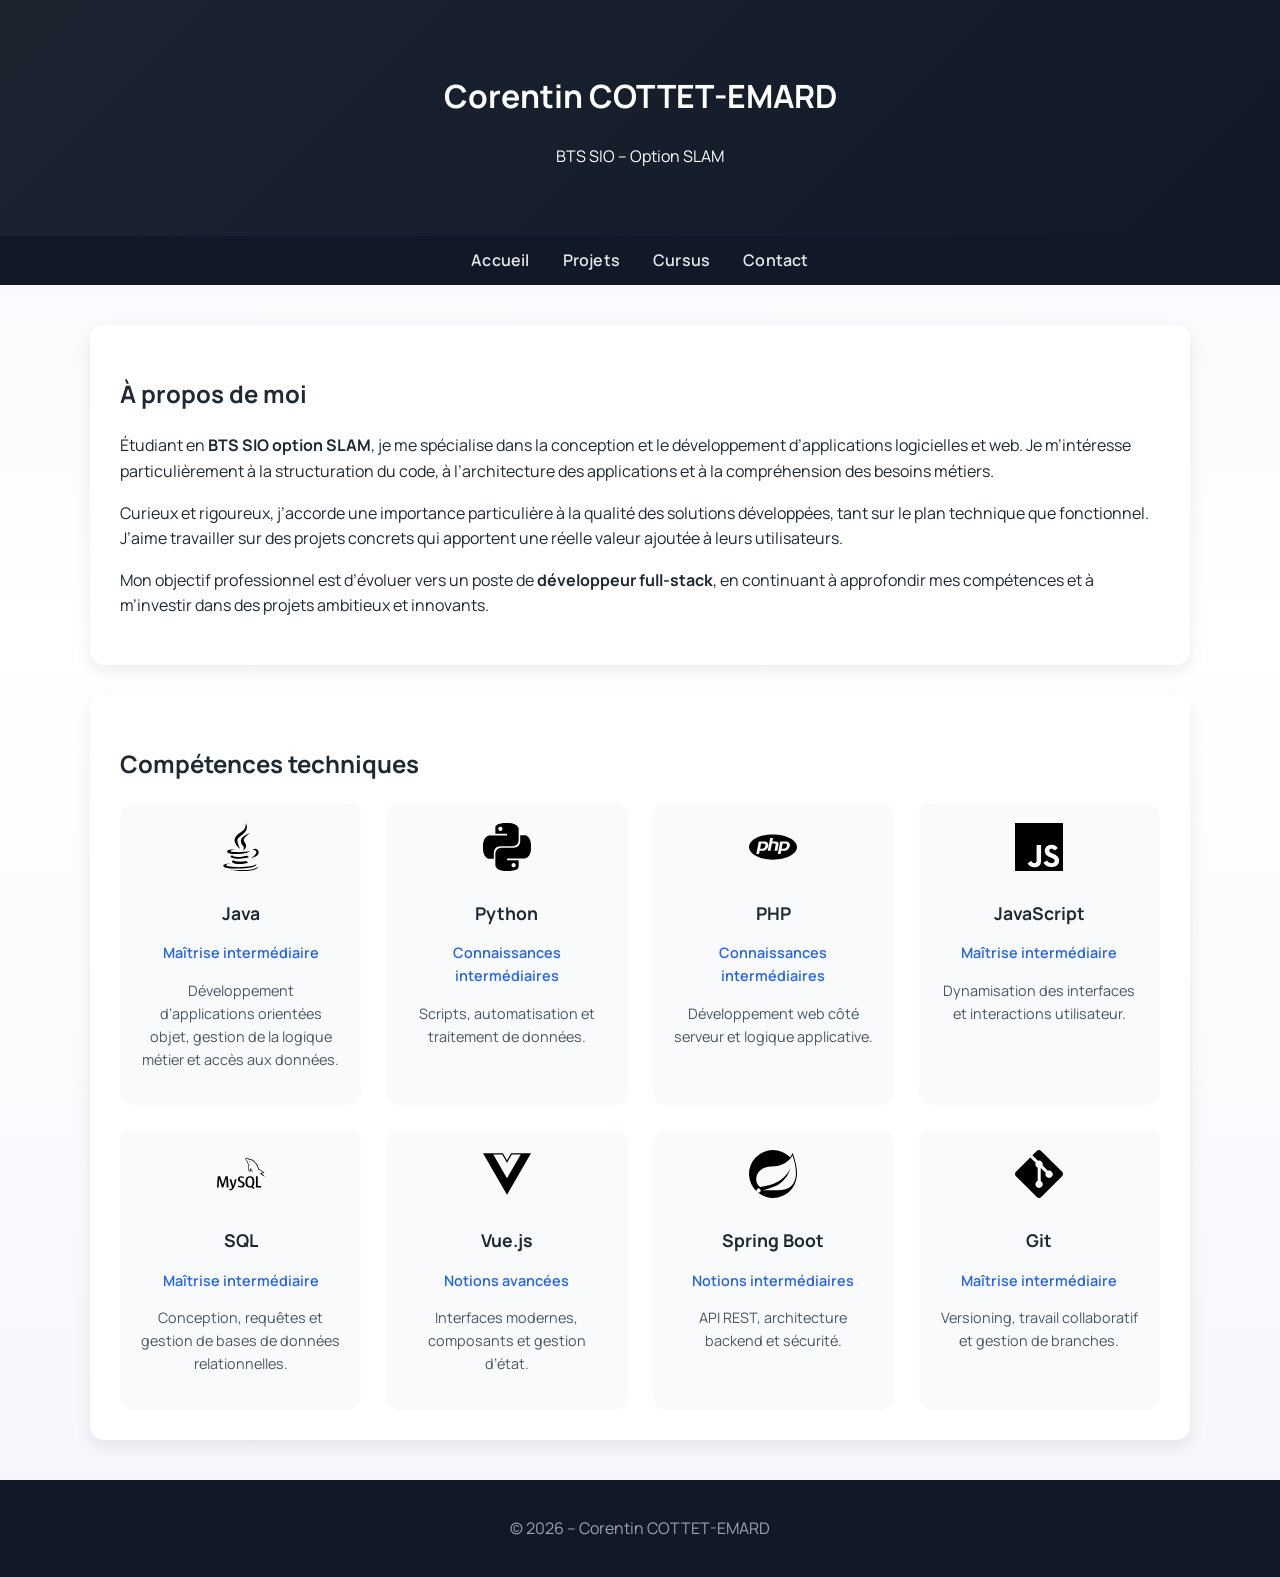
==== index.html @ ad9068f7 "all" ====
<!DOCTYPE html>
<html lang="fr">
<head>
    <meta charset="UTF-8">
    <title>Corentin COTTET-EMARD | Portfolio BTS SIO SLAM</title>
    <meta name="description" content="Portfolio BTS SIO SLAM - Développement web et applicatif">
    <meta name="viewport" content="width=device-width, initial-scale=1.0">
    <link rel="stylesheet" href="css/style.css">
</head>
<body>

<header class="head">
    <h1>Corentin COTTET-EMARD</h1>
    <p>BTS SIO – Option SLAM</p>
</header>

<nav>
    <a href="index.html">Accueil</a>
    <a href="projets.html">Projets</a>
    <a href="cursus.html">Cursus</a>
    <a href="contact.html">Contact</a>
</nav>

<main>
    <section class="card">
    <h2>À propos de moi</h2>

    <p>
        Étudiant en <strong>BTS SIO option SLAM</strong>,
        je me spécialise dans la conception et le développement
        d’applications logicielles et web.
        Je m’intéresse particulièrement à la structuration du code,
        à l’architecture des applications
        et à la compréhension des besoins métiers.
    </p>

    <p>
        Curieux et rigoureux, j’accorde une importance particulière
        à la qualité des solutions développées,
        tant sur le plan technique que fonctionnel.
        J’aime travailler sur des projets concrets
        qui apportent une réelle valeur ajoutée à leurs utilisateurs.
    </p>

    <p>
        Mon objectif professionnel est d’évoluer vers un poste
        de <strong>développeur full-stack</strong>,
        en continuant à approfondir mes compétences
        et à m’investir dans des projets ambitieux et innovants.
    </p>
</section>


   <section class="card">
    <h2>Compétences techniques</h2>

    <div class="skills-grid">

        <div class="skill-card">
            <img src="assets/icons/java.svg" alt="Java">
            <h3>Java</h3>
            <p class="level">Maîtrise intermédiaire</p>
            <p class="desc">
                Développement d’applications orientées objet,
                gestion de la logique métier et accès aux données.
            </p>
        </div>

        <div class="skill-card">
            <img src="assets/icons/python.svg" alt="Python">
            <h3>Python</h3>
            <p class="level">Connaissances intermédiaires</p>
            <p class="desc">
                Scripts, automatisation et traitement de données.
            </p>
        </div>

        <div class="skill-card">
            <img src="assets/icons/php.svg" alt="PHP">
            <h3>PHP</h3>
            <p class="level">Connaissances intermédiaires</p>
            <p class="desc">
                Développement web côté serveur et logique applicative.
            </p>
        </div>

        <div class="skill-card">
            <img src="assets/icons/javascript.svg" alt="JavaScript">
            <h3>JavaScript</h3>
            <p class="level">Maîtrise intermédiaire</p>
            <p class="desc">
                Dynamisation des interfaces et interactions utilisateur.
            </p>
        </div>

        <div class="skill-card">
            <img src="assets/icons/sql.svg" alt="SQL">
            <h3>SQL</h3>
            <p class="level">Maîtrise intermédiaire</p>
            <p class="desc">
                Conception, requêtes et gestion de bases de données relationnelles.
            </p>
        </div>

        <div class="skill-card">
            <img src="assets/icons/vue.svg" alt="Vue.js">
            <h3>Vue.js</h3>
            <p class="level">Notions avancées</p>
            <p class="desc">
                Interfaces modernes, composants et gestion d’état.
            </p>
        </div>

        <div class="skill-card">
            <img src="assets/icons/spring.svg" alt="Spring Boot">
            <h3>Spring Boot</h3>
            <p class="level">Notions intermédiaires</p>
            <p class="desc">
                API REST, architecture backend et sécurité.
            </p>
        </div>

        <div class="skill-card">
            <img src="assets/icons/git.svg" alt="Git">
            <h3>Git</h3>
            <p class="level">Maîtrise intermédiaire</p>
            <p class="desc">
                Versioning, travail collaboratif et gestion de branches.
            </p>
        </div>

    </div>
</section>

</main>

<footer>
    <p>© 2026 – Corentin COTTET-EMARD</p>
</footer>

</body>
</html>
---- css/style.css ----
@import url("https://fonts.googleapis.com/css2?family=Manrope:wght@400;500;600;700&display=swap");

:root {
    --bg: #f4f6fb;
    --bg-strong: #e9eef8;
    --surface: #ffffff;
    --text: #1f2933;
    --muted: #5b6470;
    --primary: #2b6ef6;
    --primary-strong: #1f4fd1;
    --radius: 14px;
    --shadow-sm: 0 6px 16px rgba(16, 24, 40, 0.08);
    --shadow-md: 0 14px 30px rgba(16, 24, 40, 0.12);
}

body {
    margin: 0;
    font-family: "Manrope", "Segoe UI", Arial, sans-serif;
    background: linear-gradient(180deg, var(--bg) 0%, #ffffff 40%, var(--bg) 100%);
    color: var(--text);
    line-height: 1.6;
}

.head {
    background: linear-gradient(135deg, #1c2430, #111827);
    color: white;
    padding: 50px 20px;
    text-align: center;
}

nav {
    background: #111827;
    padding: 12px;
    text-align: center;
}

nav a {
    color: #e5e7eb;
    margin: 0 15px;
    text-decoration: none;
    font-weight: 600;
    letter-spacing: 0.2px;
}

nav a:hover {
    color: #ffffff;
}

main {
    max-width: 1100px;
    margin: 40px auto;
    padding: 0 20px;
}

.card {
    background: var(--surface);
    padding: 30px;
    border-radius: var(--radius);
    margin-bottom: 30px;
    box-shadow: var(--shadow-sm);
}

#contact-form {
    background: var(--surface);
    padding: 32px;
    display: flex;
    flex-direction: column;
    border-radius: var(--radius);
    box-shadow: var(--shadow-sm);
}

.skills-grid {
    display: grid;
    grid-template-columns: repeat(auto-fit, minmax(220px, 1fr));
    gap: 25px;
    margin-top: 20px;
}

.skill-card {
    background: #f9fafb;
    border-radius: var(--radius);
    padding: 20px;
    text-align: center;
    transition: transform 0.2s ease, box-shadow 0.2s ease;
}

.skill-card:hover {
    transform: translateY(-5px);
    box-shadow: 0 10px 25px rgba(0,0,0,0.08);
}

.skill-card img {
    width: 48px;
    height: 48px;
    margin-bottom: 10px;
}

.skill-card h3 {
    margin: 10px 0 5px;
    font-size: 1.1em;
}

.level {
    font-size: 0.9em;
    font-weight: 600;
    color: #2563eb;
}

.desc {
    font-size: 0.9em;
    color: #4b5563;
    margin-top: 8px;
}
.projects-grid {
    display: grid;
    grid-template-columns: repeat(auto-fit, minmax(280px, 1fr));
    gap: 30px;
}

.project-card {
    background: var(--surface);
    border-radius: calc(var(--radius) + 2px);
    overflow: hidden;
    box-shadow: var(--shadow-sm);
    transition: transform 0.2s ease, box-shadow 0.2s ease;
}

.project-card:hover {
    transform: translateY(-6px);
    box-shadow: 0 15px 35px rgba(0,0,0,0.1);
}

.project-card img {
    width: 100%;
    height: 180px;
    object-fit: cover;
}

.project-content {
    padding: 20px;
}

.project-tags {
    color: #2563eb;
    font-size: 0.9em;
    font-weight: 500;
}
nav a.active {
    color: #60a5fa;
    border-bottom: 2px solid #60a5fa;
    padding-bottom: 4px;
}

.tags {
    color: #2563eb;
    font-size: 0.9em;
}

.btn {
    display: inline-flex;
    align-items: center;
    justify-content: center;
    margin-top: 20px;
    padding: 12px 20px;
    background: var(--primary);
    color: white;
    text-decoration: none;
    border-radius: 10px;
    border: none;
    font-weight: 600;
    cursor: pointer;
    transition: transform 0.2s ease, box-shadow 0.2s ease, background 0.2s ease;
}

.btn:hover {
    background: var(--primary-strong);
    box-shadow: 0 12px 24px rgba(37, 99, 235, 0.25);
    transform: translateY(-1px);
}

footer {
    background: #111827;
    color: #9ca3af;
    text-align: center;
    padding: 20px;
}

.page-contact main {
    display: grid;
    grid-template-columns: minmax(260px, 1fr) minmax(320px, 1.2fr);
    gap: 32px;
    align-items: start;
}

.page-contact .card {
    background: linear-gradient(180deg, var(--surface) 0%, #f7f9ff 100%);
}

.page-contact .card ul {
    list-style: none;
    padding: 0;
    margin: 0;
    display: grid;
    gap: 12px;
    color: var(--muted);
}

.page-contact .card li strong {
    color: var(--text);
}

#contact-form form {
    display: grid;
    gap: 14px;
}

#contact-form h4 {
    margin: 8px 0 4px;
    font-size: 0.95rem;
    color: var(--muted);
    text-transform: uppercase;
    letter-spacing: 0.08em;
}

#contact-form input,
#contact-form textarea {
    width: 100%;
    border: 1px solid #d6dbe6;
    border-radius: 12px;
    padding: 12px 14px;
    font-family: inherit;
    font-size: 1rem;
    background: #f9fbff;
    color: var(--text);
    transition: border-color 0.2s ease, box-shadow 0.2s ease;
}

#contact-form input:focus,
#contact-form textarea:focus {
    outline: none;
    border-color: #7aa2ff;
    box-shadow: 0 0 0 3px rgba(122, 162, 255, 0.2);
    background: #ffffff;
}

@media (max-width: 900px) {
    .page-contact main {
        grid-template-columns: 1fr;
    }
}
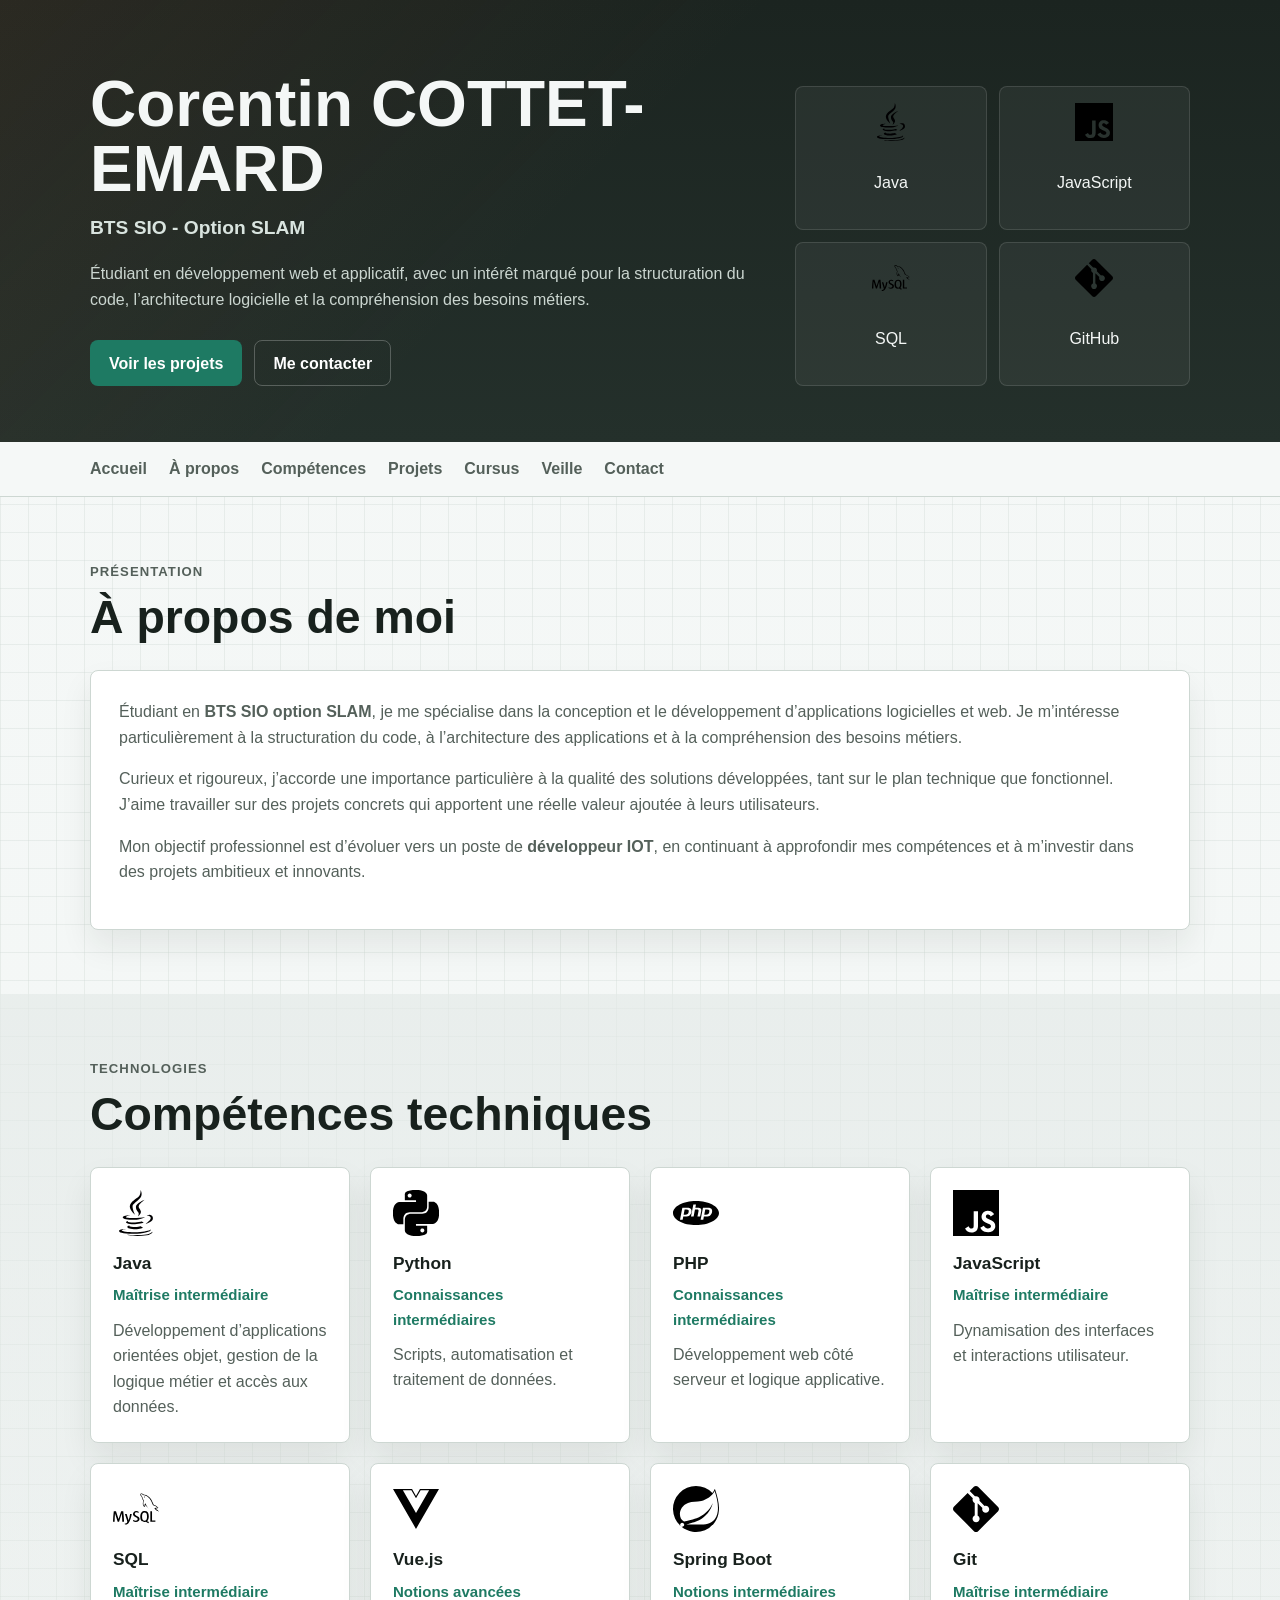
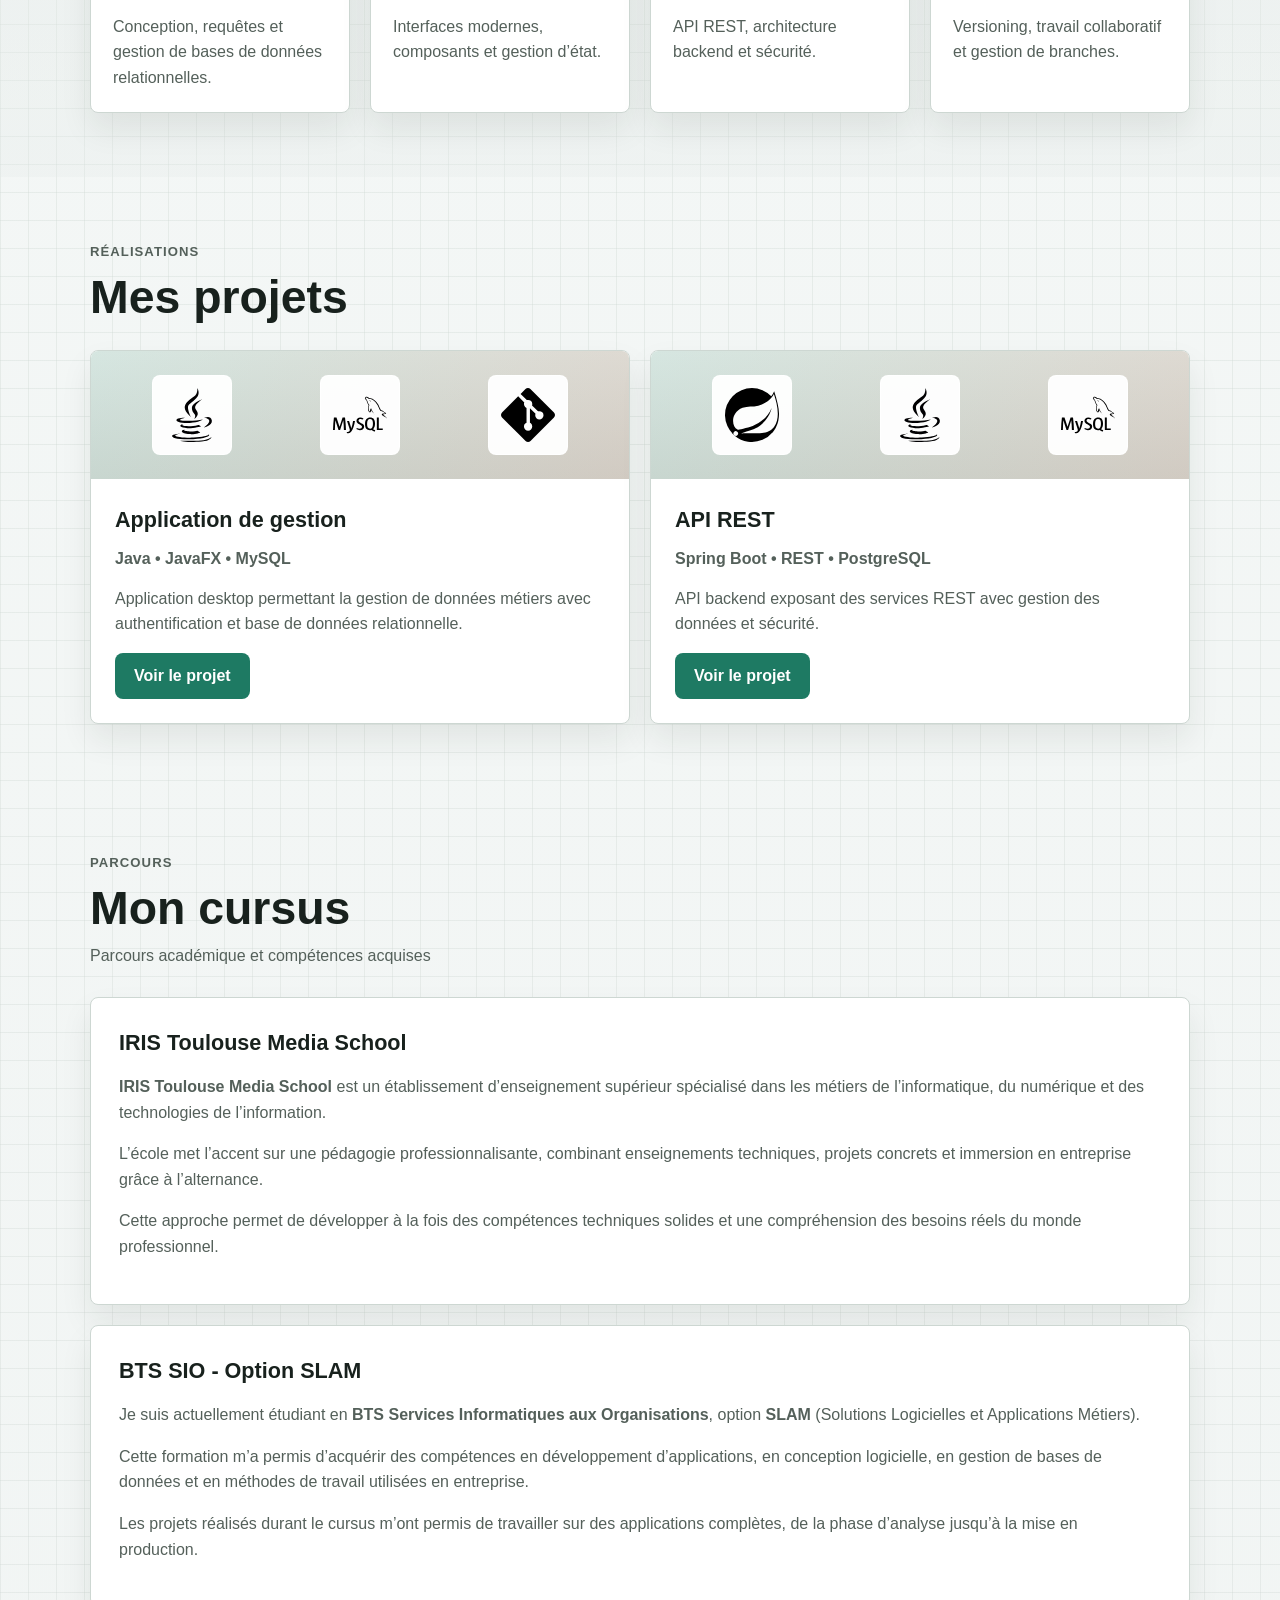
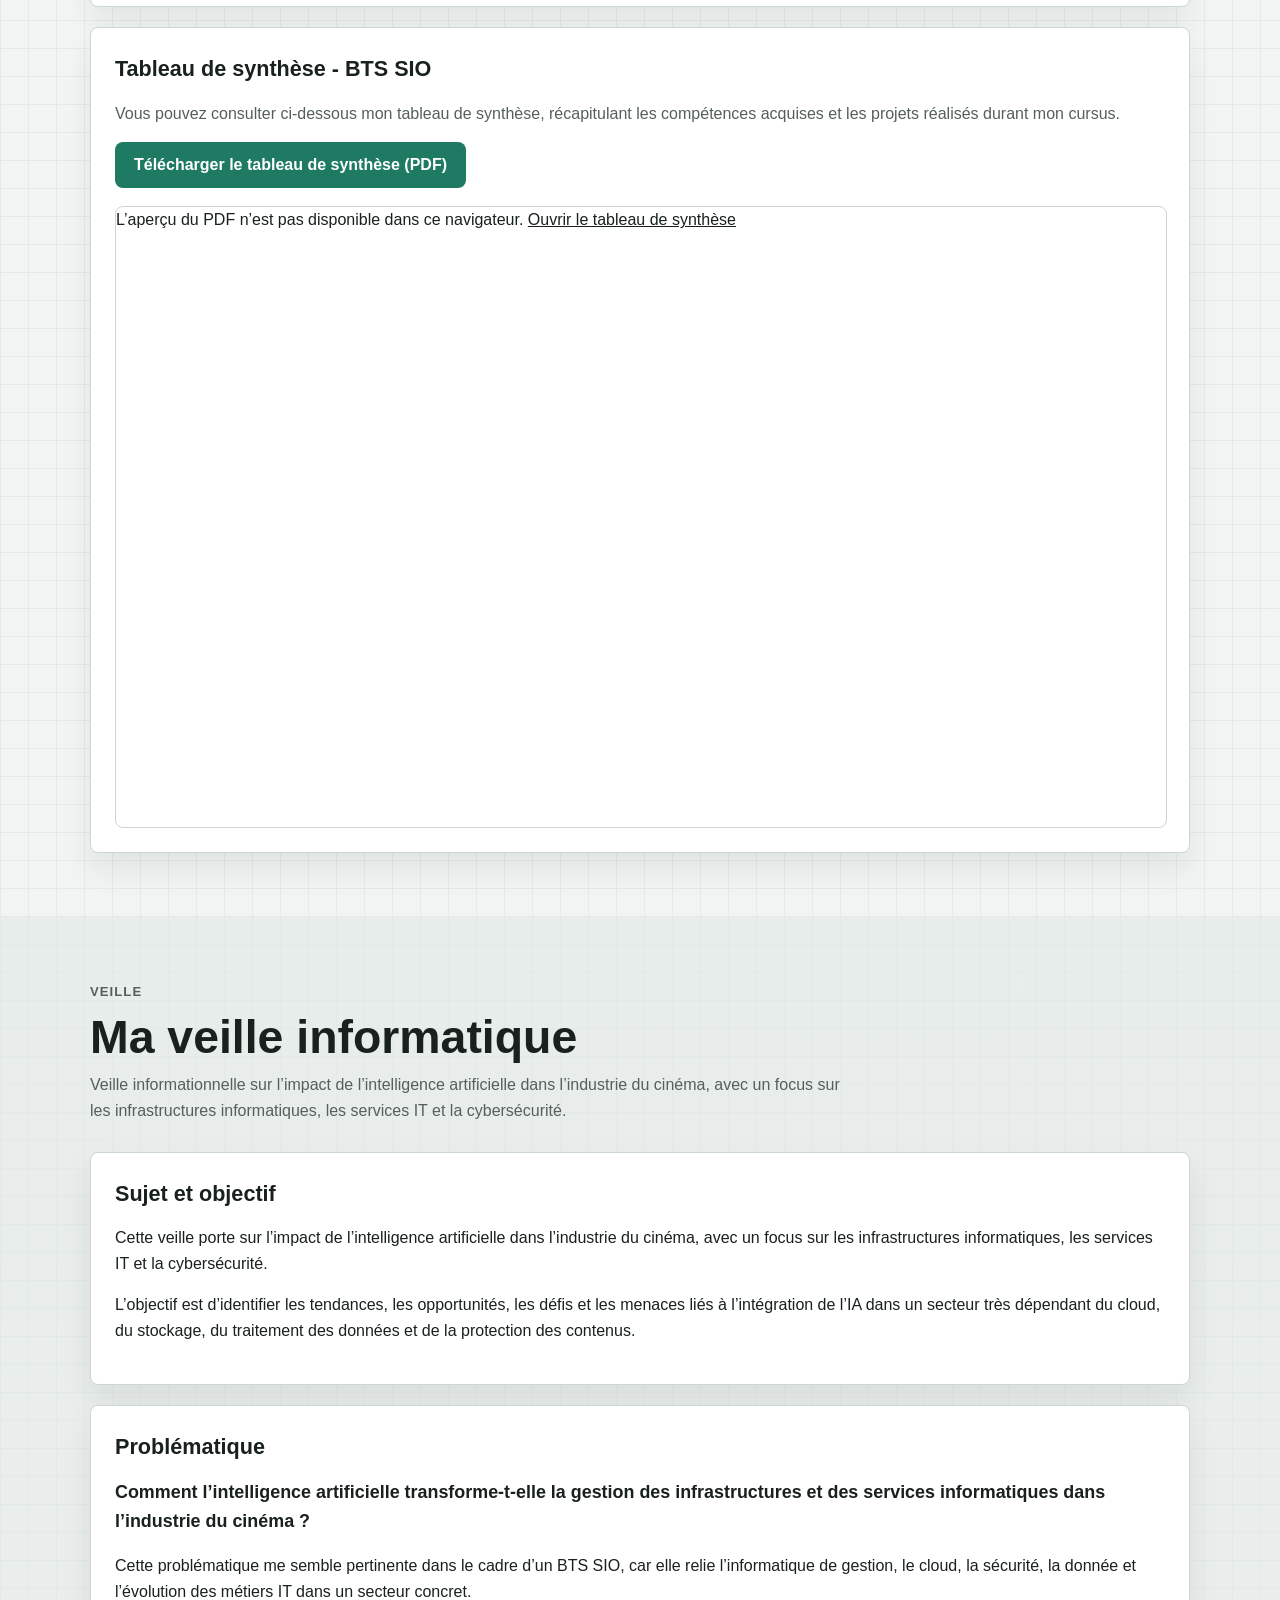
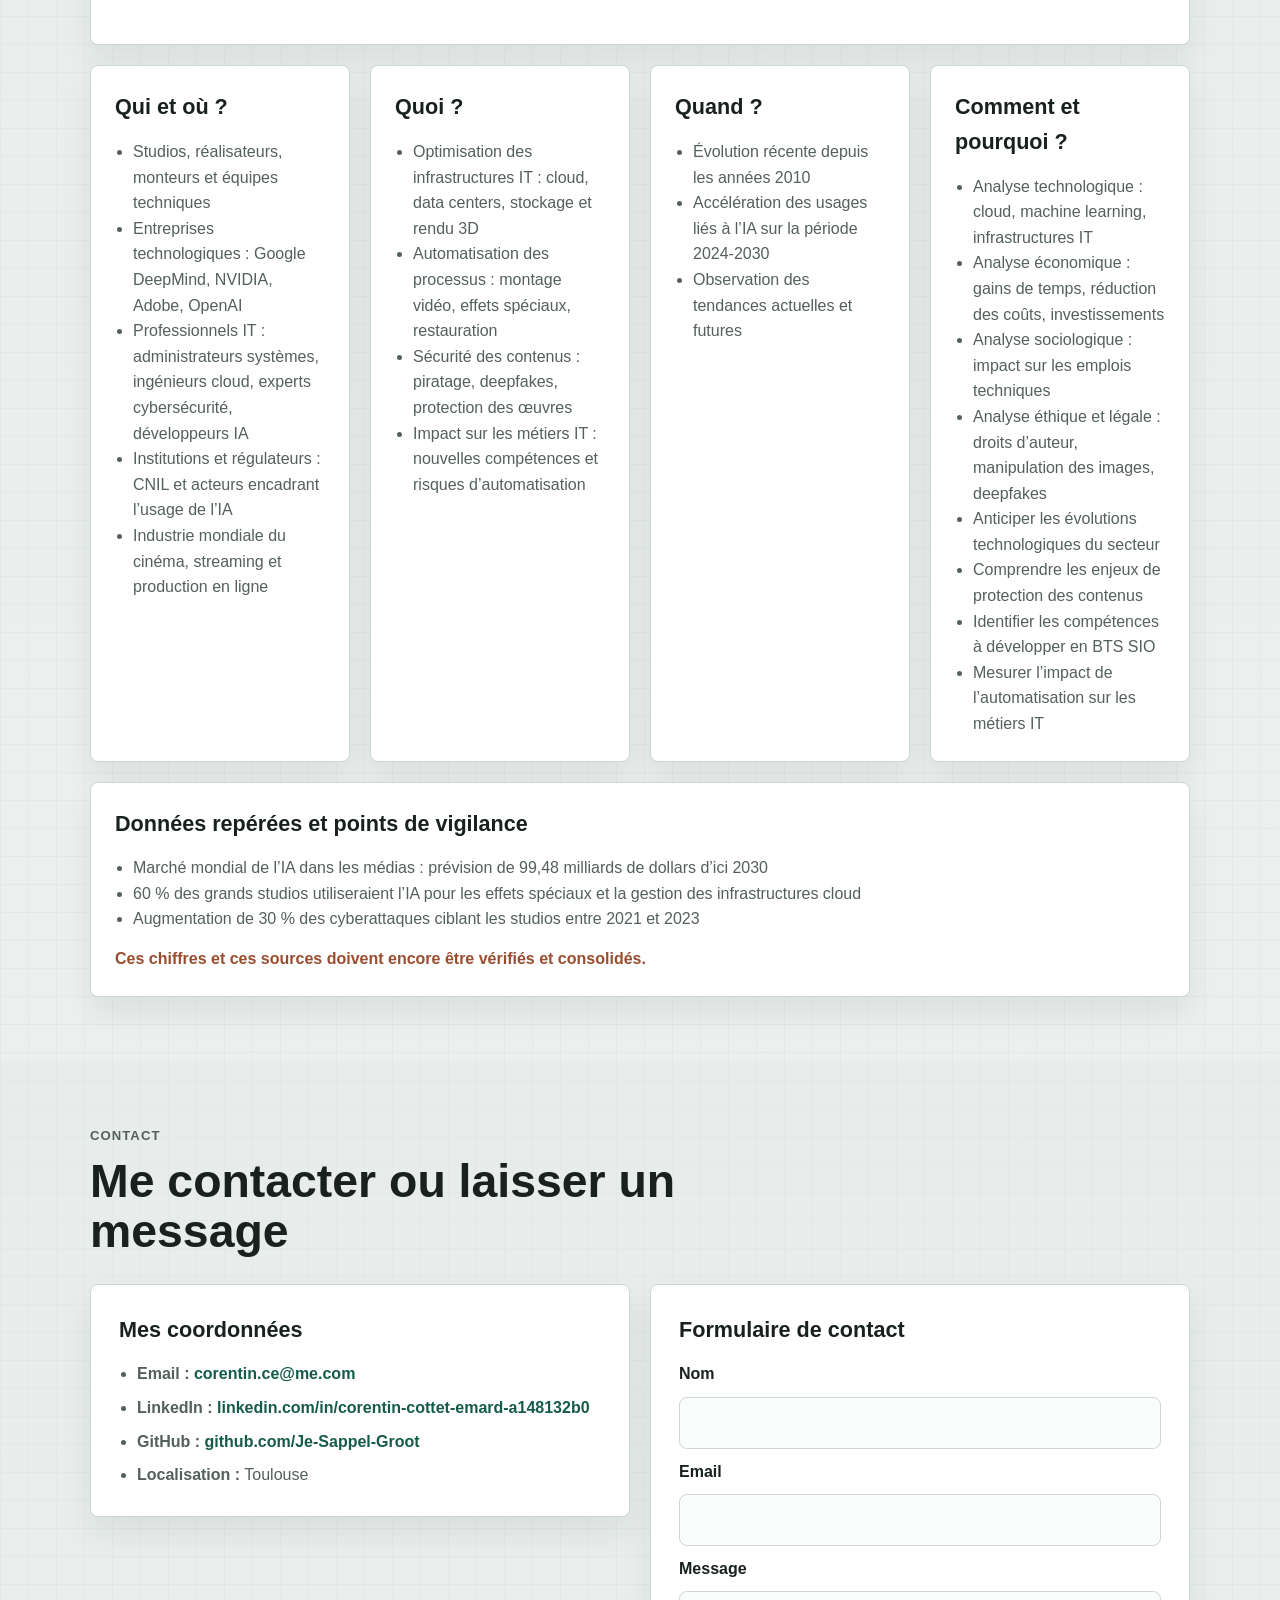
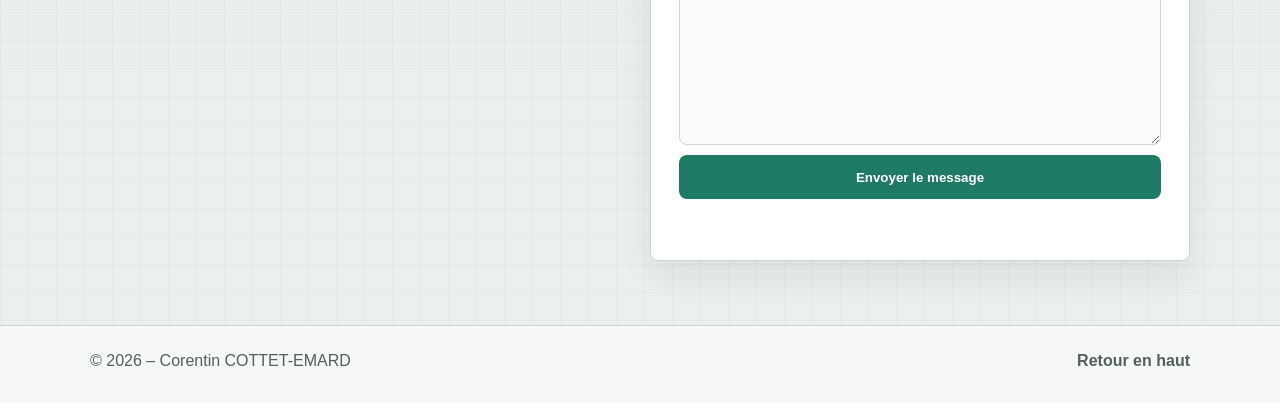
==== commit bf4c28ea: "last one" ====
--- a/index.html
+++ b/index.html
@@ -3,140 +3,503 @@
 <head>
     <meta charset="UTF-8">
     <title>Corentin COTTET-EMARD | Portfolio BTS SIO SLAM</title>
-    <meta name="description" content="Portfolio BTS SIO SLAM - Développement web et applicatif">
+    <meta name="description" content="Portfolio BTS SIO SLAM">
     <meta name="viewport" content="width=device-width, initial-scale=1.0">
     <link rel="stylesheet" href="css/style.css">
 </head>
 <body>
 
-<header class="head">
-    <h1>Corentin COTTET-EMARD</h1>
-    <p>BTS SIO – Option SLAM</p>
+<header class="hero" id="accueil">
+    <div class="container hero-layout">
+        <div class="hero-copy">
+            <h1>Corentin COTTET-EMARD</h1>
+            <p class="hero-subtitle">BTS SIO - Option SLAM</p>
+            <p class="hero-text">
+                Étudiant en développement web et applicatif, avec un intérêt
+                marqué pour la structuration du code, l’architecture logicielle
+                et la compréhension des besoins métiers.
+            </p>
+            <div class="hero-actions">
+                <a class="btn" href="#projets">Voir les projets</a>
+                <a class="btn btn-secondary" href="#contact">Me contacter</a>
+            </div>
+        </div>
+
+        <div class="hero-techs" aria-label="Technologies principales">
+            <div class="tech-chip">
+                <img src="assets/icons/java.svg" alt="Java">
+                <span>Java</span>
+            </div>
+            <div class="tech-chip">
+                <img src="assets/icons/javascript.svg" alt="JavaScript">
+                <span>JavaScript</span>
+            </div>
+            <div class="tech-chip">
+                <img src="assets/icons/sql.svg" alt="SQL">
+                <span>SQL</span>
+            </div>
+            <a
+                class="tech-chip tech-chip-link"
+                href="https://github.com/Je-Sappel-Groot"
+                target="_blank"
+                rel="noopener noreferrer"
+                aria-label="Ouvrir le profil GitHub de Corentin">
+                <img src="assets/icons/git.svg" alt="GitHub">
+                <span>GitHub</span>
+            </a>
+        </div>
+    </div>
 </header>
 
-<nav>
-    <a href="index.html">Accueil</a>
-    <a href="projets.html">Projets</a>
-    <a href="cursus.html">Cursus</a>
-    <a href="contact.html">Contact</a>
+<nav class="site-nav" aria-label="Navigation principale">
+    <div class="container nav-links">
+        <a href="#accueil">Accueil</a>
+        <a href="#apropos">À propos</a>
+        <a href="#competences">Compétences</a>
+        <a href="#projets">Projets</a>
+        <a href="#cursus">Cursus</a>
+        <a href="#veille">Veille</a>
+        <a href="#contact">Contact</a>
+    </div>
 </nav>
 
 <main>
-    <section class="card">
-    <h2>À propos de moi</h2>
-
-    <p>
-        Étudiant en <strong>BTS SIO option SLAM</strong>,
-        je me spécialise dans la conception et le développement
-        d’applications logicielles et web.
-        Je m’intéresse particulièrement à la structuration du code,
-        à l’architecture des applications
-        et à la compréhension des besoins métiers.
-    </p>
-
-    <p>
-        Curieux et rigoureux, j’accorde une importance particulière
-        à la qualité des solutions développées,
-        tant sur le plan technique que fonctionnel.
-        J’aime travailler sur des projets concrets
-        qui apportent une réelle valeur ajoutée à leurs utilisateurs.
-    </p>
-
-    <p>
-        Mon objectif professionnel est d’évoluer vers un poste
-        de <strong>développeur full-stack</strong>,
-        en continuant à approfondir mes compétences
-        et à m’investir dans des projets ambitieux et innovants.
-    </p>
-</section>
-
-
-   <section class="card">
-    <h2>Compétences techniques</h2>
-
-    <div class="skills-grid">
-
-        <div class="skill-card">
-            <img src="assets/icons/java.svg" alt="Java">
-            <h3>Java</h3>
-            <p class="level">Maîtrise intermédiaire</p>
-            <p class="desc">
-                Développement d’applications orientées objet,
-                gestion de la logique métier et accès aux données.
-            </p>
-        </div>
-
-        <div class="skill-card">
-            <img src="assets/icons/python.svg" alt="Python">
-            <h3>Python</h3>
-            <p class="level">Connaissances intermédiaires</p>
-            <p class="desc">
-                Scripts, automatisation et traitement de données.
-            </p>
-        </div>
-
-        <div class="skill-card">
-            <img src="assets/icons/php.svg" alt="PHP">
-            <h3>PHP</h3>
-            <p class="level">Connaissances intermédiaires</p>
-            <p class="desc">
-                Développement web côté serveur et logique applicative.
-            </p>
-        </div>
-
-        <div class="skill-card">
-            <img src="assets/icons/javascript.svg" alt="JavaScript">
-            <h3>JavaScript</h3>
-            <p class="level">Maîtrise intermédiaire</p>
-            <p class="desc">
-                Dynamisation des interfaces et interactions utilisateur.
-            </p>
-        </div>
-
-        <div class="skill-card">
-            <img src="assets/icons/sql.svg" alt="SQL">
-            <h3>SQL</h3>
-            <p class="level">Maîtrise intermédiaire</p>
-            <p class="desc">
-                Conception, requêtes et gestion de bases de données relationnelles.
-            </p>
-        </div>
-
-        <div class="skill-card">
-            <img src="assets/icons/vue.svg" alt="Vue.js">
-            <h3>Vue.js</h3>
-            <p class="level">Notions avancées</p>
-            <p class="desc">
-                Interfaces modernes, composants et gestion d’état.
-            </p>
-        </div>
-
-        <div class="skill-card">
-            <img src="assets/icons/spring.svg" alt="Spring Boot">
-            <h3>Spring Boot</h3>
-            <p class="level">Notions intermédiaires</p>
-            <p class="desc">
-                API REST, architecture backend et sécurité.
-            </p>
-        </div>
-
-        <div class="skill-card">
-            <img src="assets/icons/git.svg" alt="Git">
-            <h3>Git</h3>
-            <p class="level">Maîtrise intermédiaire</p>
-            <p class="desc">
-                Versioning, travail collaboratif et gestion de branches.
-            </p>
-        </div>
-
+    <section class="section" id="apropos">
+        <div class="container">
+            <div class="section-header">
+                <p class="section-kicker">Présentation</p>
+                <h2>À propos de moi</h2>
+            </div>
+
+            <div class="panel text-panel">
+                <p>
+                    Étudiant en <strong>BTS SIO option SLAM</strong>,
+                    je me spécialise dans la conception et le développement
+                    d’applications logicielles et web.
+                    Je m’intéresse particulièrement à la structuration du code,
+                    à l’architecture des applications
+                    et à la compréhension des besoins métiers.
+                </p>
+
+                <p>
+                    Curieux et rigoureux, j’accorde une importance particulière
+                    à la qualité des solutions développées,
+                    tant sur le plan technique que fonctionnel.
+                    J’aime travailler sur des projets concrets
+                    qui apportent une réelle valeur ajoutée à leurs utilisateurs.
+                </p>
+
+                <p>
+                    Mon objectif professionnel est d’évoluer vers un poste
+                    de <strong>développeur IOT</strong>,
+                    en continuant à approfondir mes compétences
+                    et à m’investir dans des projets ambitieux et innovants.
+                </p>
+            </div>
+        </div>
+    </section>
+
+    <section class="section section-alt" id="competences">
+        <div class="container">
+            <div class="section-header">
+                <p class="section-kicker">Technologies</p>
+                <h2>Compétences techniques</h2>
+            </div>
+
+            <div class="skills-grid">
+                <article class="panel skill-card">
+                    <img src="assets/icons/java.svg" alt="Java">
+                    <h3>Java</h3>
+                    <p class="level">Maîtrise intermédiaire</p>
+                    <p class="desc">
+                        Développement d’applications orientées objet,
+                        gestion de la logique métier et accès aux données.
+                    </p>
+                </article>
+
+                <article class="panel skill-card">
+                    <img src="assets/icons/python.svg" alt="Python">
+                    <h3>Python</h3>
+                    <p class="level">Connaissances intermédiaires</p>
+                    <p class="desc">
+                        Scripts, automatisation et traitement de données.
+                    </p>
+                </article>
+
+                <article class="panel skill-card">
+                    <img src="assets/icons/php.svg" alt="PHP">
+                    <h3>PHP</h3>
+                    <p class="level">Connaissances intermédiaires</p>
+                    <p class="desc">
+                        Développement web côté serveur et logique applicative.
+                    </p>
+                </article>
+
+                <article class="panel skill-card">
+                    <img src="assets/icons/javascript.svg" alt="JavaScript">
+                    <h3>JavaScript</h3>
+                    <p class="level">Maîtrise intermédiaire</p>
+                    <p class="desc">
+                        Dynamisation des interfaces et interactions utilisateur.
+                    </p>
+                </article>
+
+                <article class="panel skill-card">
+                    <img src="assets/icons/sql.svg" alt="SQL">
+                    <h3>SQL</h3>
+                    <p class="level">Maîtrise intermédiaire</p>
+                    <p class="desc">
+                        Conception, requêtes et gestion de bases de données relationnelles.
+                    </p>
+                </article>
+
+                <article class="panel skill-card">
+                    <img src="assets/icons/vue.svg" alt="Vue.js">
+                    <h3>Vue.js</h3>
+                    <p class="level">Notions avancées</p>
+                    <p class="desc">
+                        Interfaces modernes, composants et gestion d’état.
+                    </p>
+                </article>
+
+                <article class="panel skill-card">
+                    <img src="assets/icons/spring.svg" alt="Spring Boot">
+                    <h3>Spring Boot</h3>
+                    <p class="level">Notions intermédiaires</p>
+                    <p class="desc">
+                        API REST, architecture backend et sécurité.
+                    </p>
+                </article>
+
+                <article class="panel skill-card">
+                    <img src="assets/icons/git.svg" alt="Git">
+                    <h3>Git</h3>
+                    <p class="level">Maîtrise intermédiaire</p>
+                    <p class="desc">
+                        Versioning, travail collaboratif et gestion de branches.
+                    </p>
+                </article>
+            </div>
+        </div>
+    </section>
+
+    <section class="section" id="projets">
+        <div class="container">
+            <div class="section-header">
+                <p class="section-kicker">Réalisations</p>
+                <h2>Mes projets</h2>
+            </div>
+
+            <div class="projects-grid">
+                <article class="panel project-card">
+                    <div class="project-visual">
+                        <img src="assets/icons/java.svg" alt="Java">
+                        <img src="assets/icons/sql.svg" alt="SQL">
+                        <img src="assets/icons/git.svg" alt="Git">
+                    </div>
+
+                    <div class="project-content">
+                        <h3>Application de gestion</h3>
+
+                        <p class="project-tags">
+                            Java • JavaFX • MySQL
+                        </p>
+
+                        <p>
+                            Application desktop permettant la gestion
+                            de données métiers avec authentification
+                            et base de données relationnelle.
+                        </p>
+
+                        <a href="#fiche-projet" class="btn">
+                            Voir le projet
+                        </a>
+                    </div>
+                </article>
+
+                <article class="panel project-card">
+                    <div class="project-visual">
+                        <img src="assets/icons/spring.svg" alt="Spring Boot">
+                        <img src="assets/icons/java.svg" alt="Java">
+                        <img src="assets/icons/sql.svg" alt="SQL">
+                    </div>
+
+                    <div class="project-content">
+                        <h3>API REST</h3>
+
+                        <p class="project-tags">
+                            Spring Boot • REST • PostgreSQL
+                        </p>
+
+                        <p>
+                            API backend exposant des services REST
+                            avec gestion des données et sécurité.
+                        </p>
+
+                        <a href="#fiche-projet" class="btn">
+                            Voir le projet
+                        </a>
+                    </div>
+                </article>
+            </div>
+        </div>
+    </section>
+
+    <section class="section" id="cursus">
+        <div class="container">
+            <div class="section-header">
+                <p class="section-kicker">Parcours</p>
+                <h2>Mon cursus</h2>
+                <p>Parcours académique et compétences acquises</p>
+            </div>
+
+            <div class="stacked-panels">
+                <article class="panel text-panel">
+                    <h3>IRIS Toulouse Media School</h3>
+
+                    <p>
+                        <strong>IRIS Toulouse Media School</strong> est un établissement
+                        d’enseignement supérieur spécialisé dans les métiers
+                        de l’informatique, du numérique et des technologies de l’information.
+                    </p>
+
+                    <p>
+                        L’école met l’accent sur une pédagogie professionnalisante,
+                        combinant enseignements techniques, projets concrets
+                        et immersion en entreprise grâce à l’alternance.
+                    </p>
+
+                    <p>
+                        Cette approche permet de développer à la fois
+                        des compétences techniques solides
+                        et une compréhension des besoins réels du monde professionnel.
+                    </p>
+                </article>
+
+                <article class="panel text-panel">
+                    <h3>BTS SIO - Option SLAM</h3>
+
+                    <p>
+                        Je suis actuellement étudiant en <strong>BTS Services Informatiques
+                        aux Organisations</strong>, option <strong>SLAM</strong>
+                        (Solutions Logicielles et Applications Métiers).
+                    </p>
+
+                    <p>
+                        Cette formation m’a permis d’acquérir des compétences
+                        en développement d’applications, en conception logicielle,
+                        en gestion de bases de données et en méthodes de travail
+                        utilisées en entreprise.
+                    </p>
+
+                    <p>
+                        Les projets réalisés durant le cursus m’ont permis
+                        de travailler sur des applications complètes,
+                        de la phase d’analyse jusqu’à la mise en production.
+                    </p>
+                </article>
+
+                <article class="panel pdf-panel">
+                    <div class="pdf-copy">
+                        <h3>Tableau de synthèse - BTS SIO</h3>
+
+                        <p>
+                            Vous pouvez consulter ci-dessous mon tableau de synthèse,
+                            récapitulant les compétences acquises
+                            et les projets réalisés durant mon cursus.
+                        </p>
+
+                        <p class="pdf-actions">
+                            <a class="btn" href="assets/documents/tableau-synthese.pdf" target="_blank" rel="noopener noreferrer">
+                                Télécharger le tableau de synthèse (PDF)
+                            </a>
+                        </p>
+                    </div>
+
+                    <object
+                        data="assets/documents/tableau-synthese.pdf"
+                        type="application/pdf"
+                        aria-label="Tableau de synthèse BTS SIO">
+                        <p>
+                            L’aperçu du PDF n’est pas disponible dans ce navigateur.
+                            <a href="assets/documents/tableau-synthese.pdf" target="_blank" rel="noopener noreferrer">
+                                Ouvrir le tableau de synthèse
+                            </a>
+                        </p>
+                    </object>
+                </article>
+            </div>
+        </div>
+    </section>
+
+    <section class="section section-alt" id="veille">
+        <div class="container">
+            <div class="section-header">
+                <p class="section-kicker">Veille</p>
+                <h2>Ma veille informatique</h2>
+                <p>
+                    Veille informationnelle sur l’impact de l’intelligence artificielle
+                    dans l’industrie du cinéma, avec un focus sur les infrastructures
+                    informatiques, les services IT et la cybersécurité.
+                </p>
+            </div>
+
+            <div class="veille-stack">
+                <article class="panel veille-card">
+                    <h3>Sujet et objectif</h3>
+                    <p>
+                        Cette veille porte sur l’impact de l’intelligence artificielle
+                        dans l’industrie du cinéma, avec un focus sur les infrastructures
+                        informatiques, les services IT et la cybersécurité.
+                    </p>
+                    <p>
+                        L’objectif est d’identifier les tendances, les opportunités,
+                        les défis et les menaces liés à l’intégration de l’IA
+                        dans un secteur très dépendant du cloud, du stockage,
+                        du traitement des données et de la protection des contenus.
+                    </p>
+                </article>
+
+                <article class="panel veille-card">
+                    <h3>Problématique</h3>
+                    <p class="problematic">
+                        Comment l’intelligence artificielle transforme-t-elle
+                        la gestion des infrastructures et des services informatiques
+                        dans l’industrie du cinéma ?
+                    </p>
+                    <p>
+                        Cette problématique me semble pertinente dans le cadre
+                        d’un BTS SIO, car elle relie l’informatique de gestion,
+                        le cloud, la sécurité, la donnée et l’évolution des métiers IT
+                        dans un secteur concret.
+                    </p>
+                </article>
+
+                <div class="veille-grid">
+                    <article class="panel veille-card">
+                        <h3>Qui et où ?</h3>
+                        <ul class="veille-list">
+                            <li>Studios, réalisateurs, monteurs et équipes techniques</li>
+                            <li>Entreprises technologiques : Google DeepMind, NVIDIA, Adobe, OpenAI</li>
+                            <li>Professionnels IT : administrateurs systèmes, ingénieurs cloud, experts cybersécurité, développeurs IA</li>
+                            <li>Institutions et régulateurs : CNIL et acteurs encadrant l’usage de l’IA</li>
+                            <li>Industrie mondiale du cinéma, streaming et production en ligne</li>
+                        </ul>
+                    </article>
+
+                    <article class="panel veille-card">
+                        <h3>Quoi ?</h3>
+                        <ul class="veille-list">
+                            <li>Optimisation des infrastructures IT : cloud, data centers, stockage et rendu 3D</li>
+                            <li>Automatisation des processus : montage vidéo, effets spéciaux, restauration</li>
+                            <li>Sécurité des contenus : piratage, deepfakes, protection des œuvres</li>
+                            <li>Impact sur les métiers IT : nouvelles compétences et risques d’automatisation</li>
+                        </ul>
+                    </article>
+
+                    <article class="panel veille-card">
+                        <h3>Quand ?</h3>
+                        <ul class="veille-list">
+                            <li>Évolution récente depuis les années 2010</li>
+                            <li>Accélération des usages liés à l’IA sur la période 2024-2030</li>
+                            <li>Observation des tendances actuelles et futures</li>
+                        </ul>
+                    </article>
+
+                    <article class="panel veille-card">
+                        <h3>Comment et pourquoi ?</h3>
+                        <ul class="veille-list">
+                            <li>Analyse technologique : cloud, machine learning, infrastructures IT</li>
+                            <li>Analyse économique : gains de temps, réduction des coûts, investissements</li>
+                            <li>Analyse sociologique : impact sur les emplois techniques</li>
+                            <li>Analyse éthique et légale : droits d’auteur, manipulation des images, deepfakes</li>
+                            <li>Anticiper les évolutions technologiques du secteur</li>
+                            <li>Comprendre les enjeux de protection des contenus</li>
+                            <li>Identifier les compétences à développer en BTS SIO</li>
+                            <li>Mesurer l’impact de l’automatisation sur les métiers IT</li>
+                        </ul>
+                    </article>
+                </div>
+
+                <article class="panel veille-card">
+                    <h3>Données repérées et points de vigilance</h3>
+                    <ul class="veille-list">
+                        <li>Marché mondial de l’IA dans les médias : prévision de 99,48 milliards de dollars d’ici 2030</li>
+                        <li>60 % des grands studios utiliseraient l’IA pour les effets spéciaux et la gestion des infrastructures cloud</li>
+                        <li>Augmentation de 30 % des cyberattaques ciblant les studios entre 2021 et 2023</li>
+                    </ul>
+                    <p class="veille-note">
+                        Ces chiffres et ces sources doivent encore être vérifiés et consolidés.
+                    </p>
+                </article>
+            </div>
+        </div>
+    </section>
+
+    <section class="section section-alt" id="contact">
+        <div class="container">
+            <div class="section-header">
+                <p class="section-kicker">Contact</p>
+                <h2>Me contacter ou laisser un message</h2>
+            </div>
+
+            <div class="contact-layout">
+                <section class="panel text-panel">
+                    <h3>Mes coordonnées</h3>
+
+                    <ul class="contact-list">
+                        <li>
+                            <strong>Email :</strong>
+                            <a href="mailto:corentin.ce@me.com">corentin.ce@me.com</a>
+                        </li>
+                        <li>
+                            <strong>LinkedIn :</strong>
+                            <a href="https://www.linkedin.com/in/corentin-cottet-emard-a148132b0/" target="_blank" rel="noopener noreferrer">
+                                linkedin.com/in/corentin-cottet-emard-a148132b0
+                            </a>
+                        </li>
+                        <li>
+                            <strong>GitHub :</strong>
+                            <a href="https://github.com/Je-Sappel-Groot" target="_blank" rel="noopener noreferrer">
+                                github.com/Je-Sappel-Groot
+                            </a>
+                        </li>
+                        <li><strong>Localisation :</strong> Toulouse</li>
+                    </ul>
+                </section>
+
+                <section class="panel form-panel">
+                    <h3>Formulaire de contact</h3>
+
+                    <form id="contact-form">
+                        <label for="name">Nom</label>
+                        <input type="text" id="name" name="name" required>
+
+                        <label for="email">Email</label>
+                        <input type="email" id="email" name="email" required>
+
+                        <label for="message">Message</label>
+                        <textarea id="message" name="message" rows="5" required></textarea>
+
+                        <button type="submit" class="btn">
+                            Envoyer le message
+                        </button>
+
+                        <p class="form-note" data-form-status></p>
+                    </form>
+                </section>
+            </div>
+        </div>
+    </section>
+</main>
+
+<footer class="site-footer">
+    <div class="container footer-content">
+        <p>© 2026 – Corentin COTTET-EMARD</p>
+        <a href="#accueil">Retour en haut</a>
     </div>
-</section>
-
-</main>
-
-<footer>
-    <p>© 2026 – Corentin COTTET-EMARD</p>
 </footer>
 
+<script src="js/main.js"></script>
 </body>
 </html>
--- a/css/style.css
+++ b/css/style.css
@@ -1,250 +1,558 @@
-@import url("https://fonts.googleapis.com/css2?family=Manrope:wght@400;500;600;700&display=swap");
-
 :root {
-    --bg: #f4f6fb;
-    --bg-strong: #e9eef8;
+    --bg: #eef2f1;
+    --bg-alt: #e3e9e7;
     --surface: #ffffff;
-    --text: #1f2933;
-    --muted: #5b6470;
-    --primary: #2b6ef6;
-    --primary-strong: #1f4fd1;
-    --radius: 14px;
-    --shadow-sm: 0 6px 16px rgba(16, 24, 40, 0.08);
-    --shadow-md: 0 14px 30px rgba(16, 24, 40, 0.12);
+    --text: #18211d;
+    --muted: #54605a;
+    --border: #cdd7d2;
+    --primary: #1e7a63;
+    --primary-strong: #165b4a;
+    --accent: #9a4d2f;
+    --hero: #1b2420;
+    --hero-soft: #24302b;
+    --shadow: 0 16px 32px rgba(24, 33, 29, 0.08);
+    --radius: 8px;
+}
+
+html {
+    scroll-behavior: smooth;
 }
 
 body {
     margin: 0;
-    font-family: "Manrope", "Segoe UI", Arial, sans-serif;
-    background: linear-gradient(180deg, var(--bg) 0%, #ffffff 40%, var(--bg) 100%);
+    font-family: "Segoe UI", Arial, sans-serif;
     color: var(--text);
+    background:
+        linear-gradient(rgba(205, 215, 210, 0.35) 1px, transparent 1px),
+        linear-gradient(90deg, rgba(205, 215, 210, 0.35) 1px, transparent 1px),
+        linear-gradient(180deg, #f5f8f7 0%, var(--bg) 100%);
+    background-size: 28px 28px, 28px 28px, auto;
     line-height: 1.6;
-}
-
-.head {
-    background: linear-gradient(135deg, #1c2430, #111827);
-    color: white;
-    padding: 50px 20px;
-    text-align: center;
-}
-
-nav {
-    background: #111827;
-    padding: 12px;
-    text-align: center;
-}
-
-nav a {
-    color: #e5e7eb;
-    margin: 0 15px;
+    overflow-x: hidden;
+}
+
+a {
+    color: inherit;
+}
+
+img {
+    display: block;
+    max-width: 100%;
+}
+
+h1,
+h2,
+h3,
+h4,
+p,
+ul {
+    margin-top: 0;
+}
+
+.container {
+    width: min(1100px, calc(100% - 32px));
+    margin: 0 auto;
+}
+
+.hero {
+    padding: 72px 0 56px;
+    color: #f4f7f6;
+    background:
+        linear-gradient(135deg, rgba(154, 77, 47, 0.12), transparent 45%),
+        linear-gradient(180deg, var(--hero) 0%, var(--hero-soft) 100%);
+}
+
+.hero-layout {
+    display: grid;
+    grid-template-columns: minmax(0, 1.45fr) minmax(260px, 0.85fr);
+    gap: 32px;
+    align-items: end;
+}
+
+.hero-tag,
+.section-kicker {
+    margin-bottom: 10px;
+    font-size: 0.82rem;
+    font-weight: 700;
+    text-transform: uppercase;
+    letter-spacing: 0.08em;
+}
+
+.hero-tag {
+    color: #8fd2bc;
+}
+
+.hero h1 {
+    margin-bottom: 10px;
+    font-size: clamp(2.6rem, 5vw, 4.4rem);
+    line-height: 1.02;
+}
+
+.hero-subtitle {
+    margin-bottom: 18px;
+    color: #d9e4df;
+    font-size: 1.2rem;
+    font-weight: 600;
+}
+
+.hero-text {
+    max-width: 680px;
+    margin-bottom: 0;
+    color: #cbd6d0;
+}
+
+.hero-actions {
+    display: flex;
+    flex-wrap: wrap;
+    gap: 12px;
+    margin-top: 28px;
+}
+
+.hero-techs {
+    display: grid;
+    grid-template-columns: repeat(2, minmax(0, 1fr));
+    gap: 12px;
+}
+
+.tech-chip {
+    display: grid;
+    justify-items: center;
+    gap: 10px;
+    padding: 16px 12px;
+    border: 1px solid rgba(255, 255, 255, 0.12);
+    border-radius: 8px;
+    background: rgba(255, 255, 255, 0.05);
+    min-height: 110px;
+}
+
+.tech-chip-link {
+    text-decoration: none;
+    transition: background 0.2s ease, border-color 0.2s ease, transform 0.2s ease;
+}
+
+.tech-chip-link:hover,
+.tech-chip-link:focus {
+    background: rgba(255, 255, 255, 0.1);
+    border-color: rgba(255, 255, 255, 0.26);
+    transform: translateY(-2px);
+}
+
+.tech-chip img {
+    width: 38px;
+    height: 38px;
+}
+
+.site-nav {
+    position: sticky;
+    top: 0;
+    z-index: 10;
+    border-bottom: 1px solid var(--border);
+    background: rgba(245, 248, 247, 0.96);
+    backdrop-filter: blur(8px);
+}
+
+.nav-links {
+    display: flex;
+    flex-wrap: wrap;
+    gap: 12px 22px;
+    padding: 14px 0;
+}
+
+.site-nav a {
+    color: var(--muted);
     text-decoration: none;
     font-weight: 600;
-    letter-spacing: 0.2px;
-}
-
-nav a:hover {
-    color: #ffffff;
-}
-
-main {
-    max-width: 1100px;
-    margin: 40px auto;
-    padding: 0 20px;
-}
-
-.card {
+}
+
+.site-nav a:hover,
+.site-nav a:focus {
+    color: var(--primary-strong);
+}
+
+.section {
+    padding: 64px 0;
+    scroll-margin-top: 72px;
+}
+
+.section-alt {
+    background: linear-gradient(180deg, rgba(227, 233, 231, 0.65) 0%, rgba(227, 233, 231, 0.28) 100%);
+}
+
+.section-header {
+    max-width: 760px;
+    margin-bottom: 28px;
+}
+
+.section-kicker {
+    color: var(--primary);
+}
+
+.section-header h2 {
+    margin-bottom: 10px;
+    font-size: clamp(2rem, 4vw, 2.9rem);
+    line-height: 1.08;
+}
+
+.section-header p,
+.text-panel p,
+.desc,
+.project-content p,
+.project-template p,
+.project-template ul,
+.contact-list,
+.form-note {
+    color: var(--muted);
+}
+
+.panel {
+    border: 1px solid var(--border);
+    border-radius: 8px;
     background: var(--surface);
-    padding: 30px;
-    border-radius: var(--radius);
-    margin-bottom: 30px;
-    box-shadow: var(--shadow-sm);
-}
-
-#contact-form {
-    background: var(--surface);
-    padding: 32px;
-    display: flex;
-    flex-direction: column;
-    border-radius: var(--radius);
-    box-shadow: var(--shadow-sm);
+    box-shadow: var(--shadow);
+}
+
+.text-panel,
+.project-template,
+.form-panel {
+    padding: 28px;
+}
+
+.skills-grid,
+.projects-grid,
+.veille-grid {
+    display: grid;
+    gap: 20px;
 }
 
 .skills-grid {
-    display: grid;
     grid-template-columns: repeat(auto-fit, minmax(220px, 1fr));
-    gap: 25px;
-    margin-top: 20px;
 }
 
 .skill-card {
-    background: #f9fafb;
-    border-radius: var(--radius);
-    padding: 20px;
-    text-align: center;
-    transition: transform 0.2s ease, box-shadow 0.2s ease;
-}
-
-.skill-card:hover {
-    transform: translateY(-5px);
-    box-shadow: 0 10px 25px rgba(0,0,0,0.08);
+    padding: 22px;
 }
 
 .skill-card img {
-    width: 48px;
-    height: 48px;
+    width: 46px;
+    height: 46px;
+    margin-bottom: 14px;
+}
+
+.skill-card h3 {
+    margin-bottom: 6px;
+    font-size: 1.08rem;
+}
+
+.level {
     margin-bottom: 10px;
-}
-
-.skill-card h3 {
-    margin: 10px 0 5px;
-    font-size: 1.1em;
-}
-
-.level {
-    font-size: 0.9em;
+    color: var(--primary);
+    font-size: 0.94rem;
+    font-weight: 700;
+}
+
+.desc {
+    margin-bottom: 0;
+}
+
+.projects-grid {
+    grid-template-columns: repeat(auto-fit, minmax(290px, 1fr));
+}
+
+.veille-grid {
+    grid-template-columns: repeat(auto-fit, minmax(240px, 1fr));
+}
+
+.veille-stack {
+    display: grid;
+    gap: 20px;
+}
+
+.project-card {
+    overflow: hidden;
+}
+
+.project-visual {
+    display: grid;
+    grid-template-columns: repeat(3, minmax(0, 1fr));
+    gap: 14px;
+    padding: 24px;
+    background:
+        linear-gradient(135deg, rgba(30, 122, 99, 0.12), rgba(154, 77, 47, 0.18)),
+        linear-gradient(180deg, #eff5f2 0%, #dde6e2 100%);
+}
+
+.project-visual img {
+    width: 54px;
+    height: 54px;
+    margin: 0 auto;
+    padding: 12px;
+    border: 1px solid rgba(255, 255, 255, 0.95);
+    border-radius: 8px;
+    background: rgba(255, 255, 255, 0.95);
+}
+
+.project-content {
+    padding: 24px;
+}
+
+.project-content h3 {
+    margin-bottom: 8px;
+    font-size: 1.35rem;
+}
+
+.project-tags {
+    margin-bottom: 14px;
+    color: var(--primary);
+    font-weight: 700;
+}
+
+.project-template h3,
+.text-panel h3,
+.form-panel h3,
+.pdf-copy h3,
+.veille-card h3 {
+    margin-bottom: 14px;
+    font-size: 1.35rem;
+}
+
+.veille-card {
+    padding: 24px;
+}
+
+.problematic {
+    color: var(--text);
+    font-size: 1.12rem;
+    font-weight: 700;
+}
+
+.veille-list {
+    padding-left: 18px;
+    margin-bottom: 0;
+    color: var(--muted);
+}
+
+.veille-note {
+    margin-top: 14px;
+    margin-bottom: 0;
+    color: var(--accent);
     font-weight: 600;
-    color: #2563eb;
-}
-
-.desc {
-    font-size: 0.9em;
-    color: #4b5563;
+}
+
+.veille-plan {
+    padding-left: 18px;
+    margin-bottom: 0;
+    color: var(--muted);
+}
+
+.veille-plan li + li {
+    margin-top: 10px;
+}
+
+.project-template h4 {
+    margin: 20px 0 8px;
+    color: var(--text);
+    font-size: 1rem;
+}
+
+.project-template ul {
+    padding-left: 18px;
+    margin-bottom: 0;
+}
+
+.stacked-panels {
+    display: grid;
+    gap: 20px;
+}
+
+.pdf-panel {
+    display: grid;
+    gap: 18px;
+    padding: 24px;
+}
+
+.pdf-copy p {
+    color: var(--muted);
+}
+
+.pdf-actions {
+    margin-bottom: 0;
+}
+
+.pdf-panel object {
+    width: 100%;
+    height: 620px;
+    border: 1px solid var(--border);
+    border-radius: 8px;
+    background: #ffffff;
+}
+
+.contact-layout {
+    display: grid;
+    grid-template-columns: minmax(0, 1fr) minmax(320px, 1fr);
+    gap: 20px;
+    align-items: start;
+}
+
+.contact-list {
+    padding-left: 18px;
+    margin-bottom: 0;
+}
+
+.contact-list li + li {
     margin-top: 8px;
 }
-.projects-grid {
-    display: grid;
-    grid-template-columns: repeat(auto-fit, minmax(280px, 1fr));
-    gap: 30px;
-}
-
-.project-card {
-    background: var(--surface);
-    border-radius: calc(var(--radius) + 2px);
-    overflow: hidden;
-    box-shadow: var(--shadow-sm);
-    transition: transform 0.2s ease, box-shadow 0.2s ease;
-}
-
-.project-card:hover {
-    transform: translateY(-6px);
-    box-shadow: 0 15px 35px rgba(0,0,0,0.1);
-}
-
-.project-card img {
+
+.contact-list a {
+    color: var(--primary-strong);
+    text-decoration: none;
+    font-weight: 600;
+    overflow-wrap: anywhere;
+}
+
+.contact-list a:hover,
+.contact-list a:focus {
+    text-decoration: underline;
+}
+
+.form-panel form {
+    display: grid;
+    gap: 10px;
+}
+
+.form-panel label {
+    font-weight: 600;
+}
+
+.form-panel input,
+.form-panel textarea {
     width: 100%;
-    height: 180px;
-    object-fit: cover;
-}
-
-.project-content {
-    padding: 20px;
-}
-
-.project-tags {
-    color: #2563eb;
-    font-size: 0.9em;
-    font-weight: 500;
-}
-nav a.active {
-    color: #60a5fa;
-    border-bottom: 2px solid #60a5fa;
-    padding-bottom: 4px;
-}
-
-.tags {
-    color: #2563eb;
-    font-size: 0.9em;
+    box-sizing: border-box;
+    padding: 12px 14px;
+    border: 1px solid var(--border);
+    border-radius: 8px;
+    background: #fbfcfc;
+    color: var(--text);
+    font: inherit;
+}
+
+.form-panel input:focus,
+.form-panel textarea:focus {
+    outline: none;
+    border-color: var(--primary);
+    box-shadow: 0 0 0 3px rgba(30, 122, 99, 0.14);
+}
+
+.form-note {
+    min-height: 1.4em;
+    margin-bottom: 0;
 }
 
 .btn {
     display: inline-flex;
     align-items: center;
     justify-content: center;
-    margin-top: 20px;
-    padding: 12px 20px;
+    min-height: 44px;
+    padding: 0 18px;
+    border: 1px solid transparent;
+    border-radius: 8px;
     background: var(--primary);
-    color: white;
+    color: #ffffff;
     text-decoration: none;
-    border-radius: 10px;
-    border: none;
+    font-weight: 700;
+    cursor: pointer;
+    transition: background 0.2s ease, transform 0.2s ease, border-color 0.2s ease;
+}
+
+.btn:hover,
+.btn:focus {
+    background: var(--primary-strong);
+    transform: translateY(-1px);
+}
+
+.btn-secondary {
+    border-color: rgba(255, 255, 255, 0.24);
+    background: transparent;
+}
+
+.btn-secondary:hover,
+.btn-secondary:focus {
+    background: rgba(255, 255, 255, 0.08);
+}
+
+.site-footer {
+    border-top: 1px solid var(--border);
+    background: #f5f8f7;
+}
+
+.footer-content {
+    display: flex;
+    justify-content: space-between;
+    align-items: center;
+    gap: 12px;
+    padding: 22px 0 30px;
+    color: var(--muted);
+}
+
+.footer-content p {
+    margin-bottom: 0;
+}
+
+.footer-content a {
+    text-decoration: none;
     font-weight: 600;
-    cursor: pointer;
-    transition: transform 0.2s ease, box-shadow 0.2s ease, background 0.2s ease;
-}
-
-.btn:hover {
-    background: var(--primary-strong);
-    box-shadow: 0 12px 24px rgba(37, 99, 235, 0.25);
-    transform: translateY(-1px);
-}
-
-footer {
-    background: #111827;
-    color: #9ca3af;
-    text-align: center;
-    padding: 20px;
-}
-
-.page-contact main {
-    display: grid;
-    grid-template-columns: minmax(260px, 1fr) minmax(320px, 1.2fr);
-    gap: 32px;
-    align-items: start;
-}
-
-.page-contact .card {
-    background: linear-gradient(180deg, var(--surface) 0%, #f7f9ff 100%);
-}
-
-.page-contact .card ul {
-    list-style: none;
-    padding: 0;
-    margin: 0;
-    display: grid;
-    gap: 12px;
-    color: var(--muted);
-}
-
-.page-contact .card li strong {
-    color: var(--text);
-}
-
-#contact-form form {
-    display: grid;
-    gap: 14px;
-}
-
-#contact-form h4 {
-    margin: 8px 0 4px;
-    font-size: 0.95rem;
-    color: var(--muted);
-    text-transform: uppercase;
-    letter-spacing: 0.08em;
-}
-
-#contact-form input,
-#contact-form textarea {
-    width: 100%;
-    border: 1px solid #d6dbe6;
-    border-radius: 12px;
-    padding: 12px 14px;
-    font-family: inherit;
-    font-size: 1rem;
-    background: #f9fbff;
-    color: var(--text);
-    transition: border-color 0.2s ease, box-shadow 0.2s ease;
-}
-
-#contact-form input:focus,
-#contact-form textarea:focus {
-    outline: none;
-    border-color: #7aa2ff;
-    box-shadow: 0 0 0 3px rgba(122, 162, 255, 0.2);
-    background: #ffffff;
-}
-
-@media (max-width: 900px) {
-    .page-contact main {
+}
+
+@media (max-width: 920px) {
+    .hero-layout,
+    .contact-layout {
         grid-template-columns: 1fr;
     }
-}
+
+    .hero {
+        padding-top: 56px;
+    }
+
+    .pdf-panel object {
+        height: 520px;
+    }
+}
+
+@media (max-width: 680px) {
+    .container {
+        width: min(1100px, calc(100% - 24px));
+    }
+
+    .nav-links,
+    .footer-content {
+        flex-direction: column;
+        align-items: flex-start;
+    }
+
+    .skills-grid,
+    .projects-grid,
+    .veille-grid,
+    .hero-techs {
+        grid-template-columns: 1fr;
+    }
+
+    .section {
+        padding: 52px 0;
+    }
+
+    .text-panel,
+    .project-template,
+    .form-panel,
+    .pdf-panel,
+    .project-content,
+    .skill-card {
+        padding: 20px;
+    }
+
+    .project-visual {
+        padding: 20px;
+    }
+
+    .pdf-panel object {
+        height: 380px;
+    }
+}
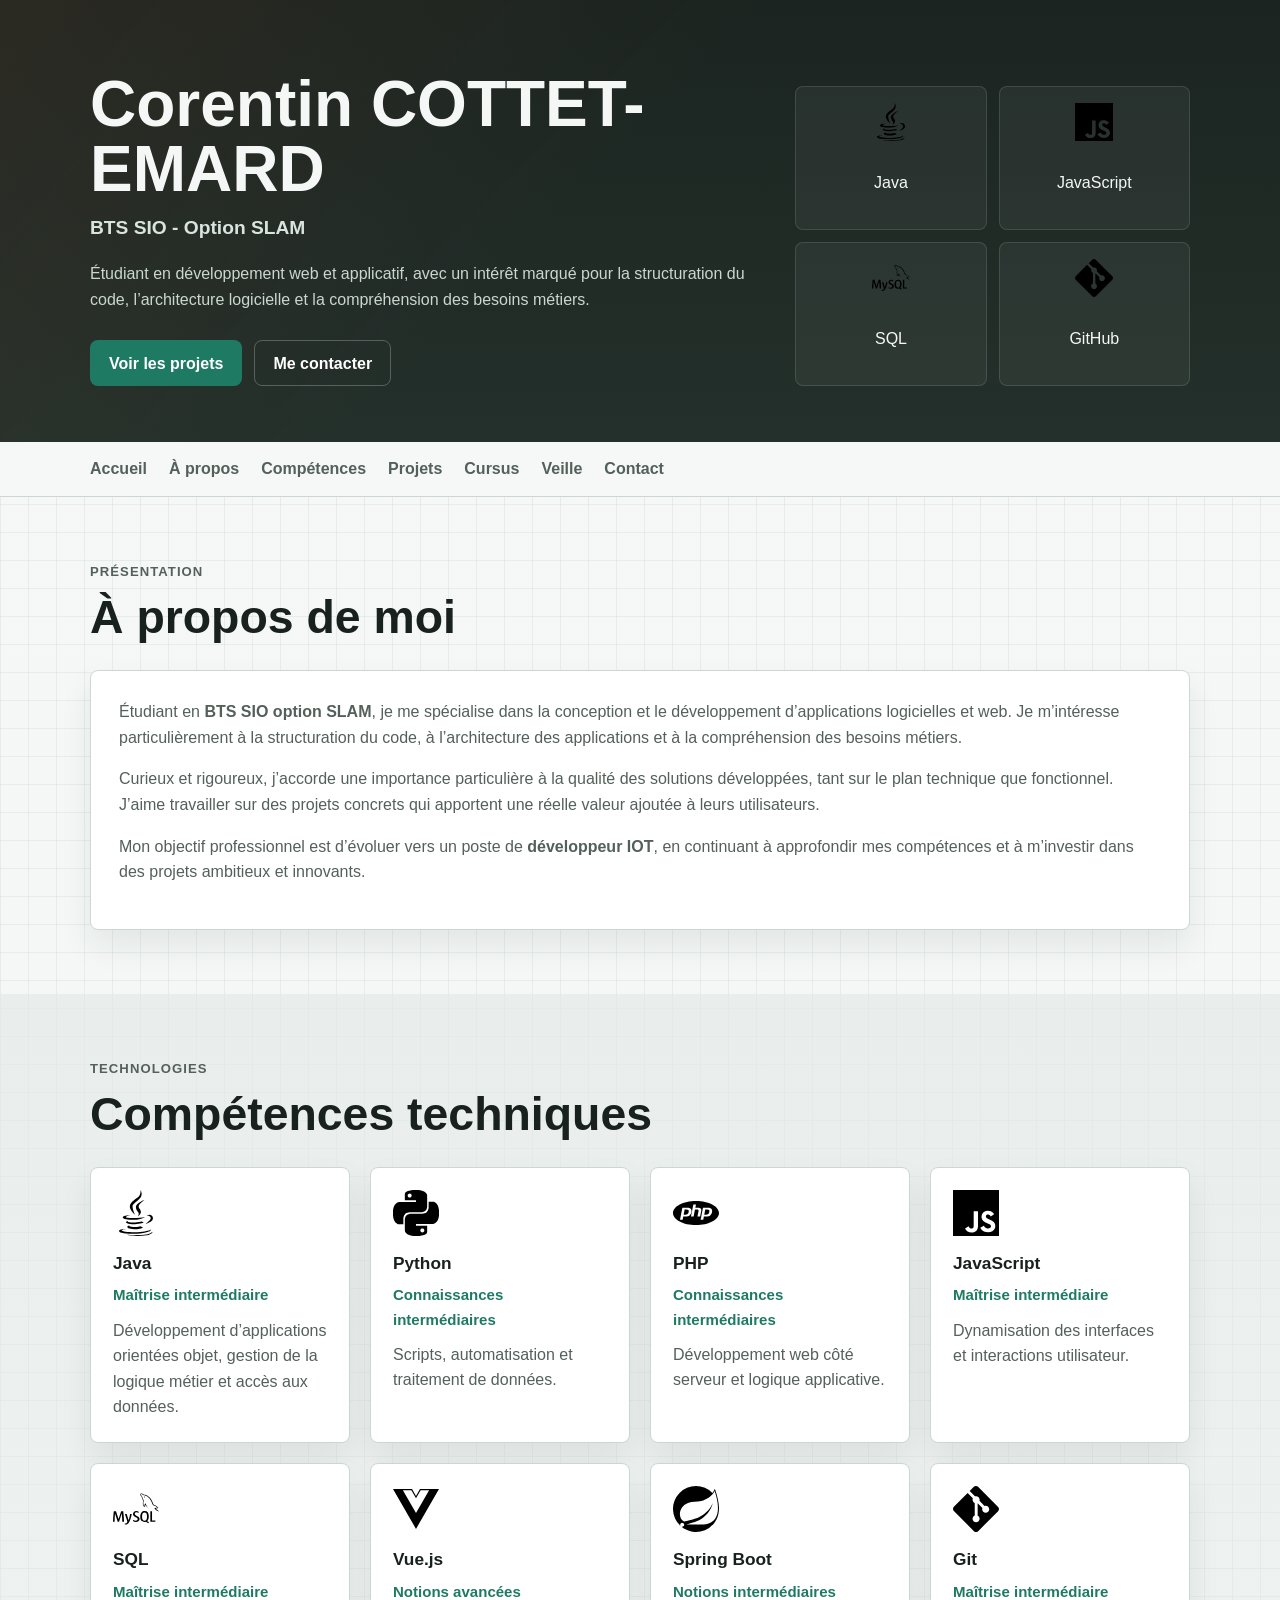
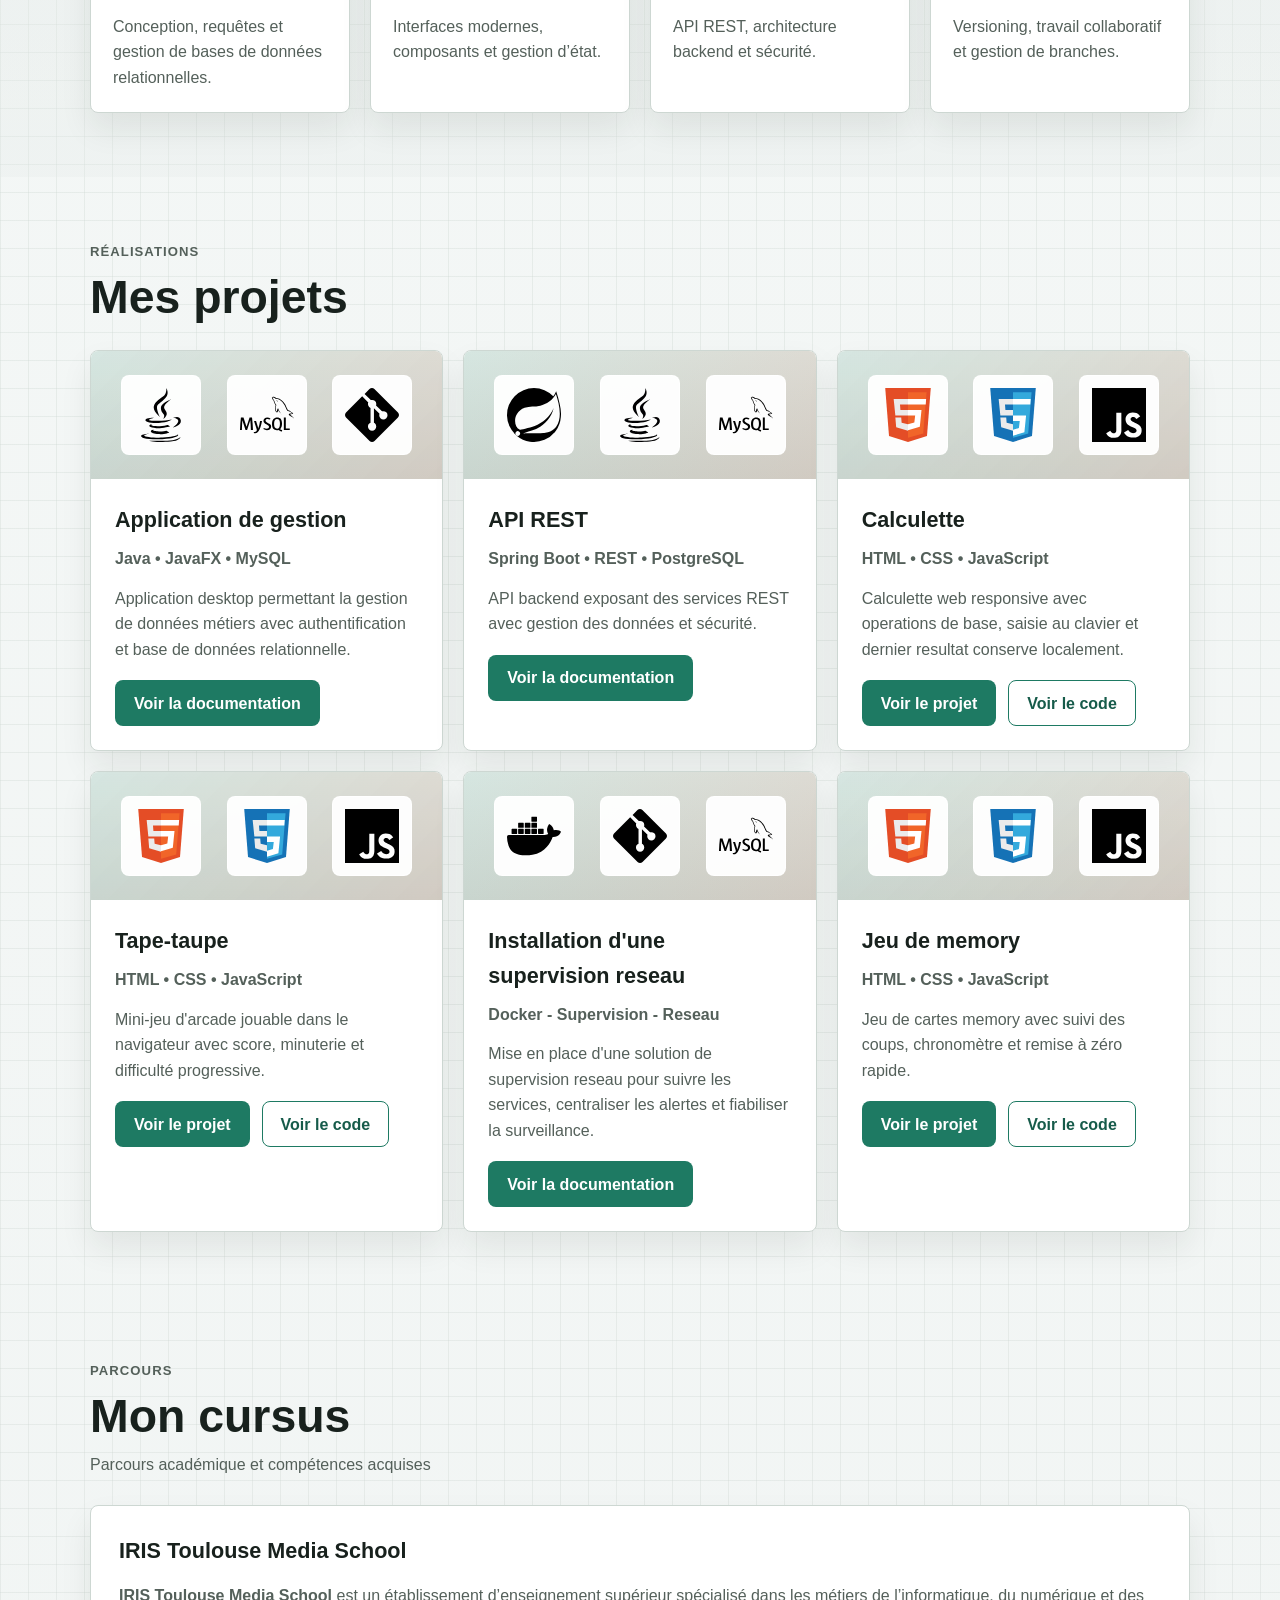
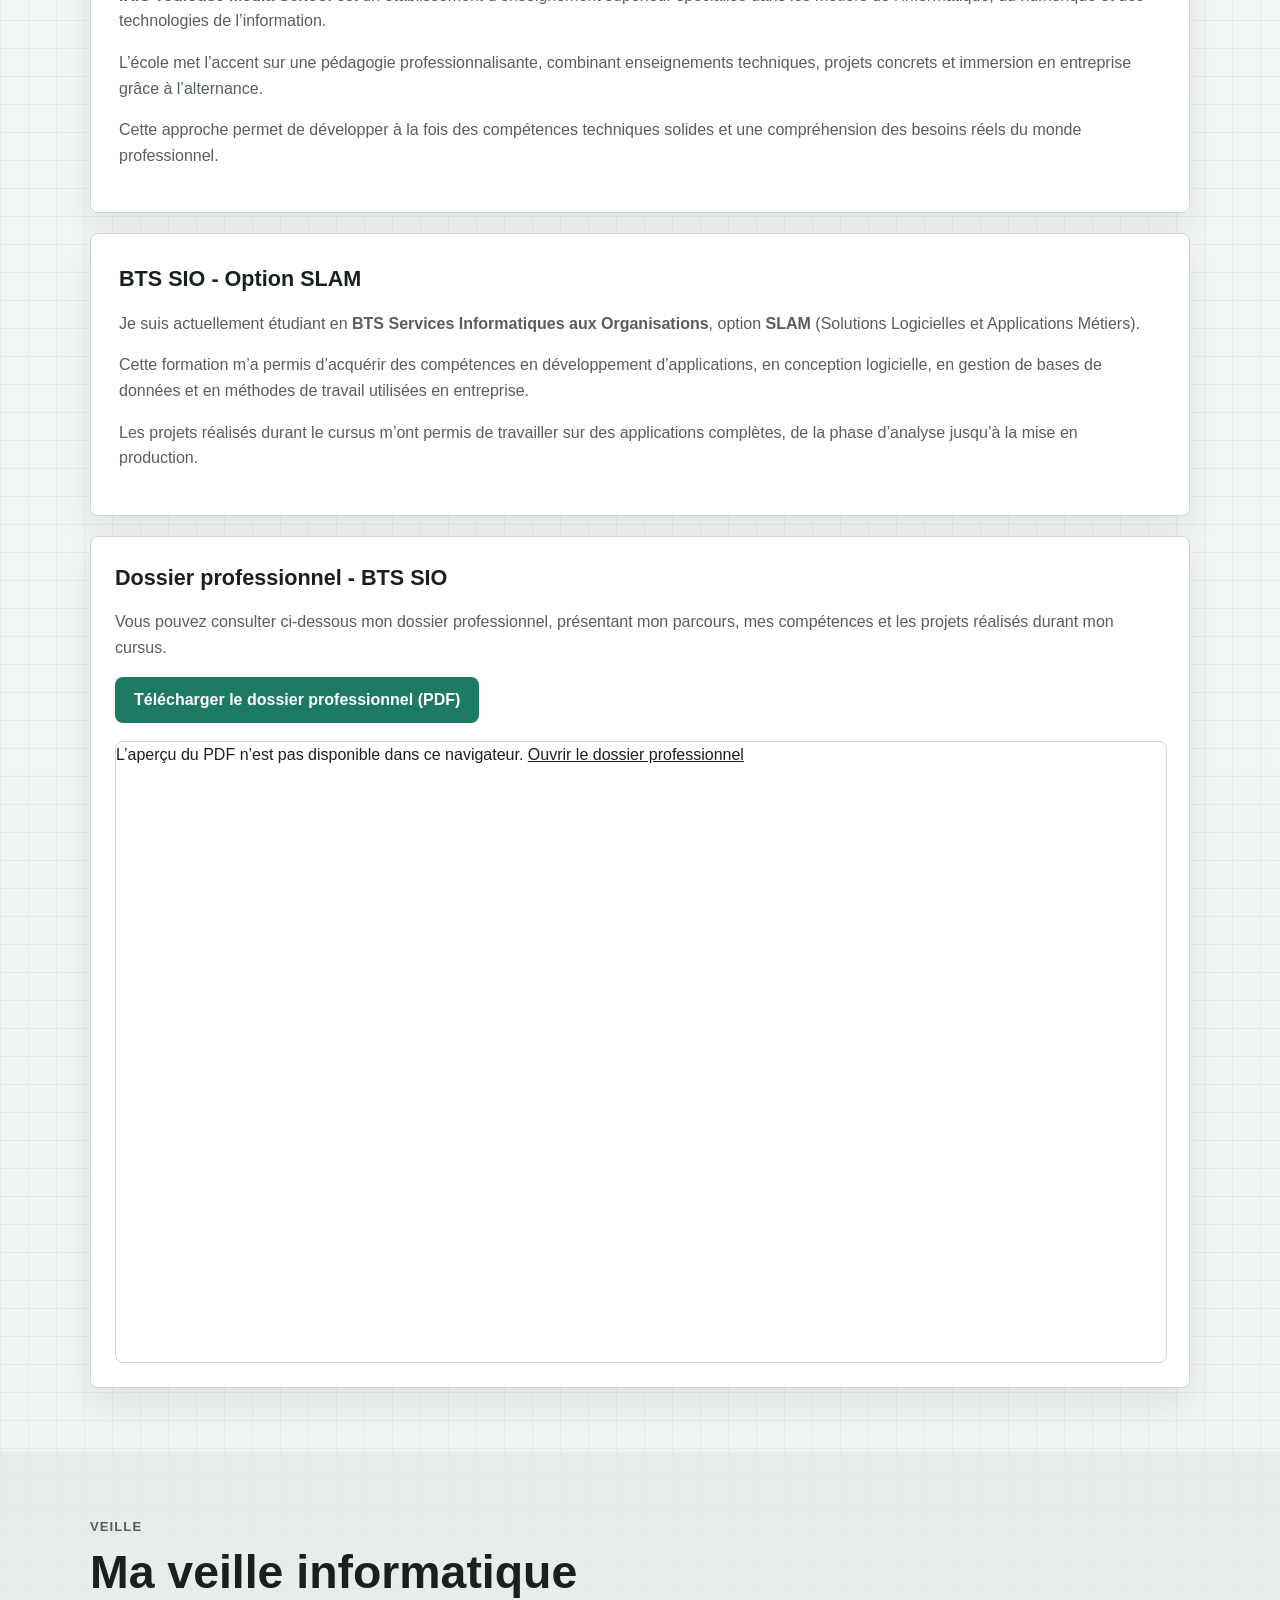
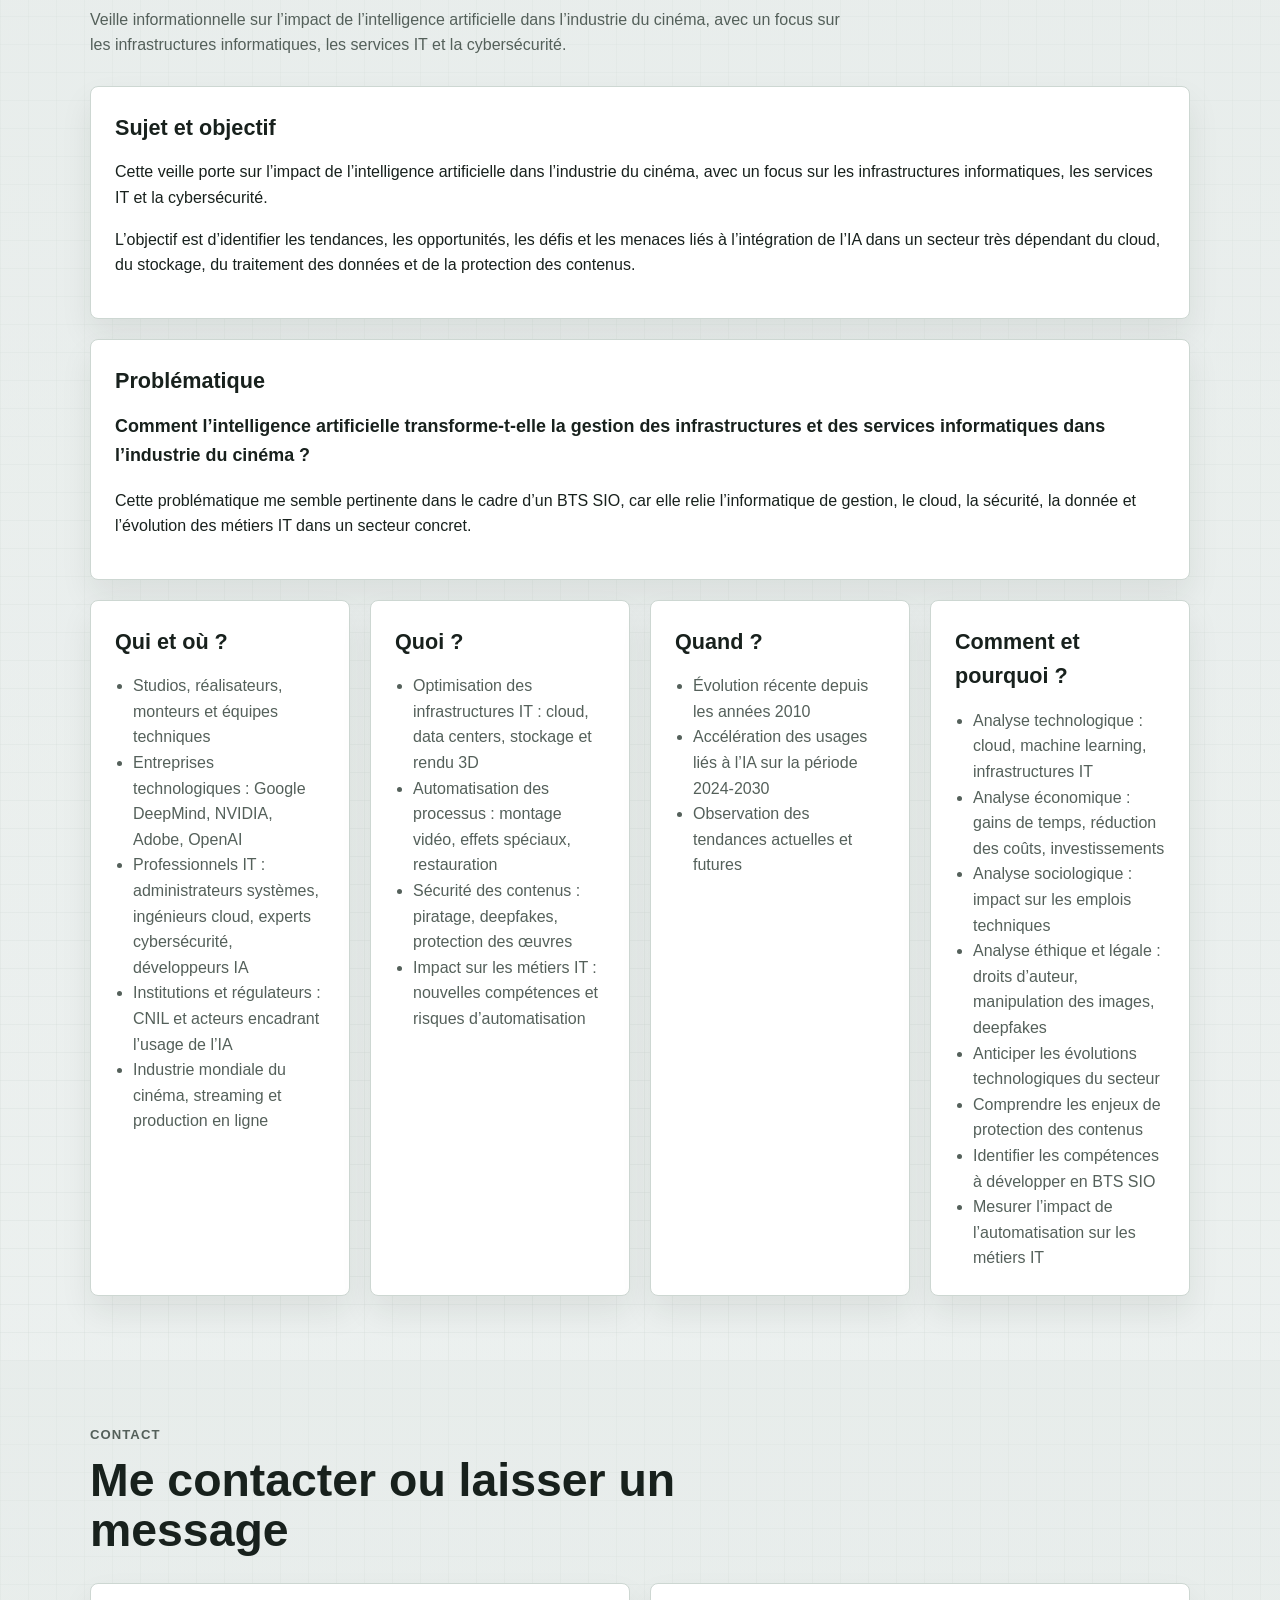
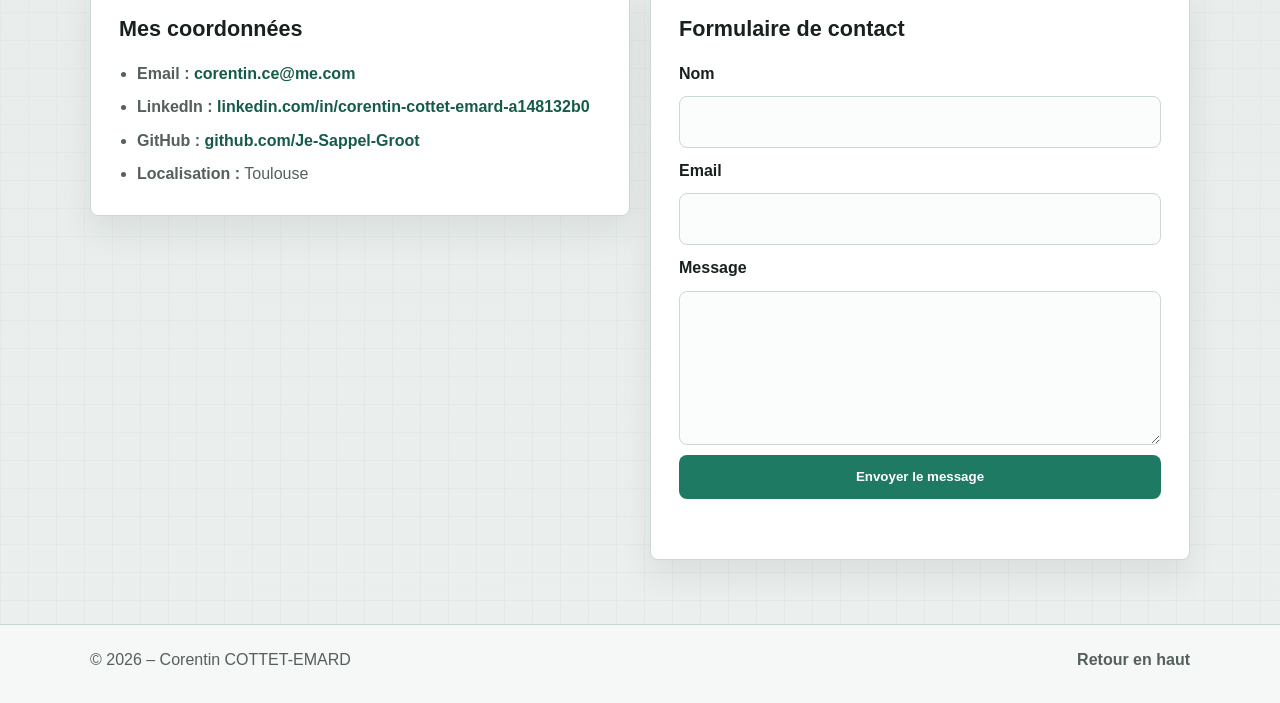
==== commit f04d3e29: "push" ====
--- a/index.html
+++ b/index.html
@@ -211,9 +211,15 @@
                             et base de données relationnelle.
                         </p>
 
-                        <a href="#fiche-projet" class="btn">
-                            Voir le projet
-                        </a>
+                        <div class="project-actions">
+                            <a
+                                href="assets/documents/projet1-gestion.pdf"
+                                class="btn"
+                                target="_blank"
+                                rel="noopener noreferrer">
+                                Voir la documentation
+                            </a>
+                        </div>
                     </div>
                 </article>
 
@@ -236,9 +242,150 @@
                             avec gestion des données et sécurité.
                         </p>
 
-                        <a href="#fiche-projet" class="btn">
-                            Voir le projet
-                        </a>
+                        <div class="project-actions">
+                            <a
+                                href="assets/documents/projet2-api-rest.pdf"
+                                class="btn"
+                                target="_blank"
+                                rel="noopener noreferrer">
+                                Voir la documentation
+                            </a>
+                        </div>
+                    </div>
+                </article>
+
+                <article class="panel project-card">
+                    <div class="project-visual">
+                        <img src="assets/icons/html5.svg" alt="HTML5">
+                        <img src="assets/icons/css3.svg" alt="CSS3">
+                        <img src="assets/icons/javascript.svg" alt="JavaScript">
+                    </div>
+
+                    <div class="project-content">
+                        <h3>Calculette</h3>
+
+                        <p class="project-tags">
+                            HTML &bull; CSS &bull; JavaScript
+                        </p>
+
+                        <p>
+                            Calculette web responsive avec operations
+                            de base, saisie au clavier et dernier
+                            resultat conserve localement.
+                        </p>
+
+                        <div class="project-actions">
+                            <a href="./projects/calculette/index.html" class="btn">
+                                Voir le projet
+                            </a>
+                            <a
+                                href="https://github.com/Je-Sappel-Groot/Calculette"
+                                class="btn btn-outline"
+                                target="_blank"
+                                rel="noopener noreferrer">
+                                Voir le code
+                            </a>
+                        </div>
+                    </div>
+                </article>
+
+                <article class="panel project-card">
+                    <div class="project-visual">
+                        <img src="assets/icons/html5.svg" alt="HTML5">
+                        <img src="assets/icons/css3.svg" alt="CSS3">
+                        <img src="assets/icons/javascript.svg" alt="JavaScript">
+                    </div>
+
+                    <div class="project-content">
+                        <h3>Tape-taupe</h3>
+
+                        <p class="project-tags">
+                            HTML • CSS • JavaScript
+                        </p>
+
+                        <p>
+                            Mini-jeu d'arcade jouable dans le navigateur
+                            avec score, minuterie et difficulté progressive.
+                        </p>
+
+                        <div class="project-actions">
+                            <a href="./projects/tape-taupe/index.html" class="btn">
+                                Voir le projet
+                            </a>
+                            <a
+                                href="https://github.com/Je-Sappel-Groot/Tape-Taupe"
+                                class="btn btn-outline"
+                                target="_blank"
+                                rel="noopener noreferrer">
+                                Voir le code
+                            </a>
+                        </div>
+                    </div>
+                </article>
+
+                <article class="panel project-card">
+                    <div class="project-visual">
+                        <img src="assets/icons/docker.svg" alt="Docker">
+                        <img src="assets/icons/git.svg" alt="Git">
+                        <img src="assets/icons/sql.svg" alt="SQL">
+                    </div>
+
+                    <div class="project-content">
+                        <h3>Installation d'une supervision reseau</h3>
+
+                        <p class="project-tags">
+                            Docker - Supervision - Reseau
+                        </p>
+
+                        <p>
+                            Mise en place d'une solution de supervision
+                            reseau pour suivre les services, centraliser
+                            les alertes et fiabiliser la surveillance.
+                        </p>
+
+                        <div class="project-actions">
+                            <a
+                                href="assets/documents/projet3-supervision-reseau.pdf"
+                                class="btn"
+                                target="_blank"
+                                rel="noopener noreferrer">
+                                Voir la documentation
+                            </a>
+                        </div>
+                    </div>
+                </article>
+
+                <article class="panel project-card">
+                    <div class="project-visual">
+                        <img src="assets/icons/html5.svg" alt="HTML5">
+                        <img src="assets/icons/css3.svg" alt="CSS3">
+                        <img src="assets/icons/javascript.svg" alt="JavaScript">
+                    </div>
+
+                    <div class="project-content">
+                        <h3>Jeu de memory</h3>
+
+                        <p class="project-tags">
+                            HTML • CSS • JavaScript
+                        </p>
+
+                        <p>
+                            Jeu de cartes memory avec suivi des coups,
+                            chronomètre et remise à zéro rapide.
+                        </p>
+
+                        <div class="project-actions">
+                            <a href="./projects/memory/index.html" class="btn">
+                                Voir le projet
+                            </a>
+                            <a
+                                href="https://github.com/Je-Sappel-Groot/memory-game"
+                                class="btn btn-outline"
+                                target="_blank"
+                                rel="noopener noreferrer">
+                                Voir le code
+                            </a>
+                        </div>
                     </div>
                 </article>
             </div>
@@ -301,29 +448,29 @@
 
                 <article class="panel pdf-panel">
                     <div class="pdf-copy">
-                        <h3>Tableau de synthèse - BTS SIO</h3>
-
-                        <p>
-                            Vous pouvez consulter ci-dessous mon tableau de synthèse,
-                            récapitulant les compétences acquises
+                        <h3>Dossier professionnel - BTS SIO</h3>
+
+                        <p>
+                            Vous pouvez consulter ci-dessous mon dossier professionnel,
+                            présentant mon parcours, mes compétences
                             et les projets réalisés durant mon cursus.
                         </p>
 
                         <p class="pdf-actions">
-                            <a class="btn" href="assets/documents/tableau-synthese.pdf" target="_blank" rel="noopener noreferrer">
-                                Télécharger le tableau de synthèse (PDF)
+                            <a class="btn" href="assets/documents/dossier_professionnel_-_e5-2.pdf" target="_blank" rel="noopener noreferrer">
+                                Télécharger le dossier professionnel (PDF)
                             </a>
                         </p>
                     </div>
 
                     <object
-                        data="assets/documents/tableau-synthese.pdf"
+                        data="assets/documents/dossier_professionnel_-_e5-2.pdf"
                         type="application/pdf"
-                        aria-label="Tableau de synthèse BTS SIO">
+                        aria-label="Dossier professionnel BTS SIO">
                         <p>
                             L’aperçu du PDF n’est pas disponible dans ce navigateur.
-                            <a href="assets/documents/tableau-synthese.pdf" target="_blank" rel="noopener noreferrer">
-                                Ouvrir le tableau de synthèse
+                            <a href="assets/documents/dossier_professionnel_-_e5-2.pdf" target="_blank" rel="noopener noreferrer">
+                                Ouvrir le dossier professionnel
                             </a>
                         </p>
                     </object>
@@ -421,17 +568,6 @@
                     </article>
                 </div>
 
-                <article class="panel veille-card">
-                    <h3>Données repérées et points de vigilance</h3>
-                    <ul class="veille-list">
-                        <li>Marché mondial de l’IA dans les médias : prévision de 99,48 milliards de dollars d’ici 2030</li>
-                        <li>60 % des grands studios utiliseraient l’IA pour les effets spéciaux et la gestion des infrastructures cloud</li>
-                        <li>Augmentation de 30 % des cyberattaques ciblant les studios entre 2021 et 2023</li>
-                    </ul>
-                    <p class="veille-note">
-                        Ces chiffres et ces sources doivent encore être vérifiés et consolidés.
-                    </p>
-                </article>
             </div>
         </div>
     </section>
--- a/css/style.css
+++ b/css/style.css
@@ -300,6 +300,13 @@
     font-size: 1.35rem;
 }
 
+.project-actions {
+    display: flex;
+    flex-wrap: wrap;
+    gap: 12px;
+    margin-top: 18px;
+}
+
 .project-tags {
     margin-bottom: 14px;
     color: var(--primary);
@@ -469,6 +476,18 @@
     transform: translateY(-1px);
 }
 
+.btn-outline {
+    border-color: var(--primary);
+    background: transparent;
+    color: var(--primary-strong);
+}
+
+.btn-outline:hover,
+.btn-outline:focus {
+    background: rgba(30, 122, 99, 0.08);
+    color: var(--primary-strong);
+}
+
 .btn-secondary {
     border-color: rgba(255, 255, 255, 0.24);
     background: transparent;
